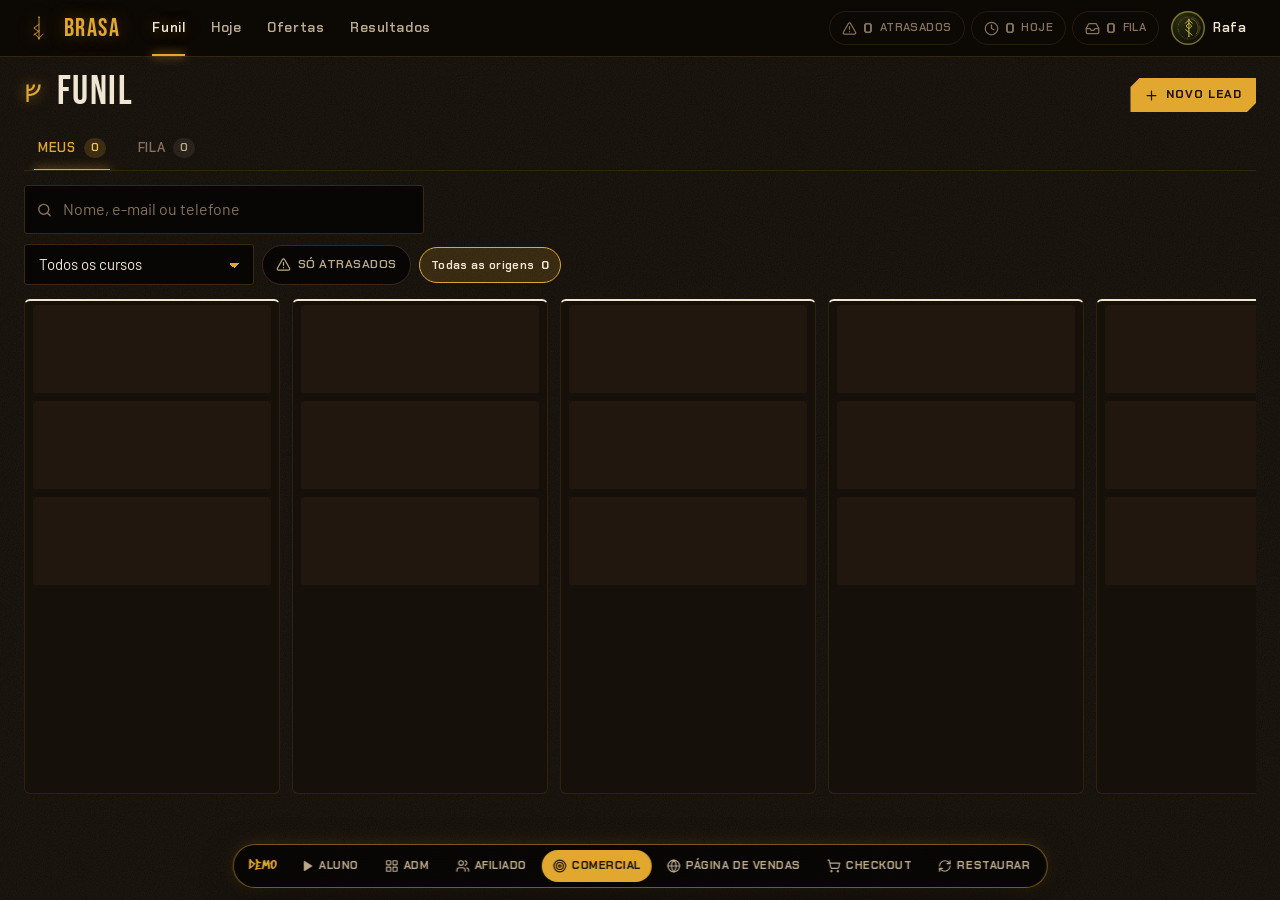
==== comercial.html @ 8cb6538e "BRASA: plataforma de cursos (site estático) App do aluno, ADM, afiliado, área comercial, página de v" ====
<!doctype html>
<html lang="pt-BR">
<head>
<meta charset="utf-8">
<meta name="viewport" content="width=device-width,initial-scale=1,viewport-fit=cover">
<title>Área comercial</title>
<meta name="claude:viewport-fit-sides" content="cover">
<meta name="theme-color" content="#100b07">
<meta name="robots" content="noindex,nofollow">
<link rel="preconnect" href="https://fonts.googleapis.com">
<link rel="preconnect" href="https://fonts.gstatic.com" crossorigin>
<link rel="stylesheet" href="https://fonts.googleapis.com/css2?family=Barlow:wght@400;500;600;700&family=Bebas+Neue&family=Chakra+Petch:wght@500;600;700&family=Noto+Sans+Runic&family=Sedgwick+Ave+Display&display=swap">
<link rel="stylesheet" href="assets/css/brasa.css">
<link rel="stylesheet" href="assets/css/comercial.css">
</head>
<body>
<div id="app" class="com"></div>
<script src="assets/js/config.js"></script>
<script src="assets/js/core.js"></script>
<script src="assets/js/comercial.js"></script>
<script src="assets/js/comercial-lead.js"></script>
</body>
</html>
---- assets/css/brasa.css ----
/* =====================================================================
   BRASA · design system
   Conceito: um salão de streaming escavado em madeira queimada e couro.
   A mostarda é a única fonte de luz, como brasa acesa no escuro.
   Linguagem: HUD cyberpunk (cantoneiras, chanfros), runas nórdicas,
   grafite pontual. Tema escuro único, por escolha do cliente.
   Layout: billboard de ponta a ponta + trilhos horizontais de cards;
   painéis com cantoneiras; texto alinhado à esquerda.
   ===================================================================== */

:root {
  /* ---------- cor ---------- */
  --ink: #080605;          /* preto-carvão (fundo mais fundo) */
  --soot: #100b07;         /* fundo do app */
  --umber: #18110b;        /* superfície */
  --umber-2: #21170e;      /* superfície elevada */
  --umber-3: #2c1f13;      /* hover / input */
  --leather: #3a2817;      /* bordas sólidas */
  --bronze: #6e4c27;       /* metal envelhecido */
  --mustard: #e2a72e;      /* acento principal: a brasa */
  --mustard-hi: #f4c55a;
  --mustard-lo: #a57412;
  --mustard-ink: #1a1206;  /* texto sobre mostarda */
  --rust: #c9592f;         /* erro / perigo */
  --rust-hi: #e57650;
  --moss: #9aa84a;         /* sucesso */
  --sky: #86b7b2;          /* informação (uso raro) */
  --bone: #f0e6d2;         /* texto principal */
  --dust: #bba98c;         /* texto secundário */
  --ash: #84725c;          /* texto terciário */
  --smoke: #4d3f31;        /* desativado */
  --line: rgba(226, 167, 46, .12);
  --line-2: rgba(226, 167, 46, .26);
  --line-3: rgba(226, 167, 46, .52);
  --veil: rgba(8, 6, 5, .74);
  --glow: 0 0 0 1px rgba(226, 167, 46, .45), 0 0 30px -6px rgba(226, 167, 46, .5);
  --glow-soft: 0 0 24px -8px rgba(226, 167, 46, .4);
  --drop: 0 22px 48px -22px rgba(0, 0, 0, .95);
  /* gráficos (validado: banda de luminosidade e contraste no fundo escuro) */
  --viz-1: #b98420;
  --viz-grid: rgba(240, 230, 210, .07);

  /* ---------- tipo ---------- */
  --f-display: 'Bebas Neue', 'Oswald', 'Arial Narrow', Impact, sans-serif;
  --f-tag: 'Sedgwick Ave Display', 'Permanent Marker', 'Marker Felt', 'Bebas Neue', cursive;
  --f-hud: 'Chakra Petch', 'Rajdhani', 'Arial Narrow', system-ui, sans-serif;
  --f-body: 'Barlow', 'Segoe UI', Roboto, system-ui, sans-serif;
  --f-rune: 'Noto Sans Runic', 'Segoe UI Historic', 'Segoe UI Symbol', serif;

  --fs-hero: clamp(2.9rem, 7.4vw, 6.4rem);
  --fs-1: clamp(2.2rem, 4.8vw, 3.7rem);
  --fs-2: clamp(1.7rem, 3vw, 2.4rem);
  --fs-3: 1.45rem;
  --fs-4: 1.15rem;
  --fs-body: 1rem;
  --fs-sm: .875rem;
  --fs-xs: .75rem;

  /* ---------- forma ---------- */
  --r-1: 3px;
  --r-2: 6px;
  --r-3: 10px;
  --cut: 9px;
  --pad-l: max(16px, 4vw, env(safe-area-inset-left, 0px));
  --pad-r: max(16px, 4vw, env(safe-area-inset-right, 0px));
  --nav-h: 64px;
  --bottom-h: 62px;
  --ease: cubic-bezier(.2, .7, .2, 1);
  /* motion: saída forte para entradas e respostas, in-out para o que se move na tela */
  --ease-out: cubic-bezier(.23, 1, .32, 1);
  --ease-in-out: cubic-bezier(.77, 0, .175, 1);
  --ease-drawer: cubic-bezier(.32, .72, 0, 1);
  --ease-pop: cubic-bezier(.34, 1.56, .64, 1);
  --noise: url("data:image/svg+xml;utf8,<svg xmlns='http://www.w3.org/2000/svg' width='180' height='180'><filter id='n'><feTurbulence type='fractalNoise' baseFrequency='.85' numOctaves='2' stitchTiles='stitch'/><feColorMatrix values='0 0 0 0 .95 0 0 0 0 .78 0 0 0 0 .45 0 0 0 .075 0'/></filter><rect width='100%25' height='100%25' filter='url(%23n)'/></svg>");

  color-scheme: dark;
}

/* =====================================================================
   base
   ===================================================================== */
*, *::before, *::after { box-sizing: border-box; }
html { -webkit-text-size-adjust: 100%; scroll-behavior: smooth; background: var(--soot); }
body {
  margin: 0;
  min-height: 100%;
  background: var(--soot) var(--noise);
  color: var(--bone);
  font-family: var(--f-body);
  font-size: var(--fs-body);
  line-height: 1.55;
  -webkit-font-smoothing: antialiased;
  overflow-x: hidden;
}
img, svg, video, canvas, iframe { display: block; max-width: 100%; }
svg.i { flex: none; max-width: none; }
img { height: auto; }
a { color: var(--mustard); text-decoration: none; }
a:hover { color: var(--mustard-hi); }
button { font: inherit; color: inherit; background: none; border: 0; padding: 0; cursor: pointer; }
input, textarea, select { font: inherit; color: inherit; }
::selection { background: var(--mustard); color: var(--mustard-ink); }
:focus-visible { outline: 2px solid var(--mustard-hi); outline-offset: 2px; }
[hidden] { display: none !important; }
hr { border: 0; height: 1px; background: var(--line); margin: 0; }
p { margin: 0; }
h1, h2, h3, h4 { margin: 0; font-weight: 400; text-wrap: balance; }

* { scrollbar-width: thin; scrollbar-color: var(--leather) transparent; }
::-webkit-scrollbar { width: 10px; height: 10px; }
::-webkit-scrollbar-thumb { background: var(--leather); border-radius: 10px; border: 2px solid var(--soot); }
::-webkit-scrollbar-track { background: transparent; }

/* faixa do topo do celular (safe area) */
body::before {
  content: "";
  position: fixed;
  inset: 0 0 auto;
  height: env(safe-area-inset-top, 0px);
  background: var(--ink);
  z-index: 60;
}

/* =====================================================================
   tipografia
   ===================================================================== */
.t-hero, .t-1, .t-2, .t-3, .t-display {
  font-family: var(--f-display);
  font-weight: 400;
  letter-spacing: .015em;
  line-height: .92;
  color: var(--bone);
}
.t-hero { font-size: var(--fs-hero); }
.t-1 { font-size: var(--fs-1); }
.t-2 { font-size: var(--fs-2); line-height: 1; }
.t-3 { font-size: var(--fs-3); line-height: 1.05; letter-spacing: .03em; }
.t-tag {
  font-family: var(--f-tag);
  font-weight: 400;
  color: var(--mustard);
  letter-spacing: 0;
  line-height: 1;
}
.t-hud {
  font-family: var(--f-hud);
  font-weight: 600;
  letter-spacing: .06em;
  text-transform: uppercase;
  font-size: var(--fs-xs);
}
.t-rune { font-family: var(--f-rune); }
.t-lead { font-size: clamp(1.02rem, 1.4vw, 1.18rem); color: var(--dust); line-height: 1.55; max-width: 62ch; }
.t-muted { color: var(--dust); }
.t-faint { color: var(--ash); }
.t-sm { font-size: var(--fs-sm); }
.t-xs { font-size: var(--fs-xs); }
.t-mustard { color: var(--mustard); }
.t-ok { color: var(--moss); }
.t-bad { color: var(--rust-hi); }
.t-num { font-variant-numeric: tabular-nums; }
.t-strike { text-decoration: line-through; text-decoration-color: var(--rust); text-decoration-thickness: 2px; color: var(--ash); }
.t-clamp-2, .t-clamp-3 { display: -webkit-box; -webkit-box-orient: vertical; overflow: hidden; }
.t-clamp-2 { -webkit-line-clamp: 2; }
.t-clamp-3 { -webkit-line-clamp: 3; }
.ellipsis { overflow: hidden; text-overflow: ellipsis; white-space: nowrap; }
.prose { max-width: 66ch; color: var(--dust); }
.prose p + p { margin-top: .9em; }
.prose strong { color: var(--bone); font-weight: 600; }

/* =====================================================================
   layout
   ===================================================================== */
.wrap {
  width: 100%;
  max-width: 1480px;
  margin-inline: auto;
  padding-left: var(--pad-l);
  padding-right: var(--pad-r);
}
.wrap--narrow { max-width: 880px; }
.wrap--mid { max-width: 1180px; }
.stack { display: flex; flex-direction: column; gap: var(--gap, 16px); }
.row { display: flex; flex-wrap: wrap; align-items: center; gap: var(--gap, 12px); }
.row--between { justify-content: space-between; }
.row--top { align-items: flex-start; }
.row--nowrap { flex-wrap: nowrap; }
.grow { flex: 1 1 auto; min-width: 0; }
.grid { display: grid; gap: var(--gap, 16px); grid-template-columns: repeat(auto-fill, minmax(var(--min, 240px), 1fr)); }
.grid-2 { display: grid; gap: var(--gap, 16px); grid-template-columns: repeat(2, minmax(0, 1fr)); }
.grid-3 { display: grid; gap: var(--gap, 16px); grid-template-columns: repeat(3, minmax(0, 1fr)); }
.grid-4 { display: grid; gap: var(--gap, 16px); grid-template-columns: repeat(4, minmax(0, 1fr)); }
@media (max-width: 900px) { .grid-3, .grid-4 { grid-template-columns: repeat(2, minmax(0, 1fr)); } }
@media (max-width: 600px) { .grid-2, .grid-3 { grid-template-columns: minmax(0, 1fr); } }
.min0 { min-width: 0; }
.center { text-align: center; }
.sr-only { position: absolute; width: 1px; height: 1px; padding: 0; margin: -1px; overflow: hidden; clip: rect(0 0 0 0); white-space: nowrap; border: 0; }
@media (max-width: 760px) { .hide-sm { display: none !important; } }
@media (min-width: 761px) { .show-sm { display: none !important; } }

/* =====================================================================
   marca
   ===================================================================== */
.brand { display: inline-flex; align-items: center; gap: 10px; color: var(--mustard); }
.brand:hover { color: var(--mustard-hi); }
.brand__sigil { width: 30px; height: 30px; flex: none; filter: drop-shadow(0 0 8px rgba(226, 167, 46, .5)); }
.brand__name {
  font-family: var(--f-display);
  font-size: 1.9rem;
  line-height: 1;
  letter-spacing: .06em;
  text-shadow: 0 0 18px rgba(226, 167, 46, .35);
  padding-top: 3px;
}

/* =====================================================================
   botões
   ===================================================================== */
.btn {
  --bh: 44px;
  display: inline-flex;
  align-items: center;
  justify-content: center;
  gap: 9px;
  min-height: var(--bh);
  padding: 0 20px;
  font-family: var(--f-hud);
  font-weight: 700;
  font-size: .86rem;
  letter-spacing: .08em;
  text-transform: uppercase;
  line-height: 1;
  white-space: nowrap;
  border-radius: var(--r-1);
  border: 1px solid var(--line-2);
  background: var(--umber-2);
  color: var(--bone);
  transition: background .18s ease, color .18s ease, border-color .18s ease, box-shadow .22s var(--ease-out), transform .16s var(--ease-out);
  user-select: none;
  position: relative;
}
.btn:hover { border-color: var(--line-3); background: var(--umber-3); color: var(--bone); }
.btn:active:not(:disabled) { transform: scale(.97); transition-duration: .08s; }
.btn svg { width: 18px; height: 18px; flex: none; }
.btn--primary {
  background: var(--mustard);
  color: var(--mustard-ink);
  border-color: transparent;
  clip-path: polygon(var(--cut) 0, 100% 0, 100% calc(100% - var(--cut)), calc(100% - var(--cut)) 100%, 0 100%, 0 var(--cut));
  border-radius: 0;
}
.btn--primary:hover { background: var(--mustard-hi); color: var(--mustard-ink); box-shadow: 0 0 34px -6px rgba(244, 197, 90, .8); }
.btn--primary:focus-visible { outline: none; box-shadow: inset 0 0 0 2px var(--mustard-ink), inset 0 0 0 4px var(--mustard-hi); }
.btn--bone { background: var(--bone); color: var(--ink); border-color: transparent; }
.btn--bone:hover { background: #fff8ea; color: var(--ink); }
.btn--ghost { background: transparent; }
.btn--ghost:hover { background: rgba(226, 167, 46, .08); }
.btn--glass { background: rgba(240, 230, 210, .14); border-color: rgba(240, 230, 210, .18); backdrop-filter: blur(6px); }
.btn--glass:hover { background: rgba(240, 230, 210, .22); }
.btn--danger { background: transparent; border-color: rgba(201, 89, 47, .5); color: var(--rust-hi); }
.btn--danger:hover { background: rgba(201, 89, 47, .14); border-color: var(--rust); color: var(--rust-hi); }
.btn--link { background: none; border: 0; padding: 0 4px; min-height: auto; color: var(--mustard); }
.btn--link:hover { background: none; color: var(--mustard-hi); text-decoration: underline; }
.btn--sm { --bh: 34px; padding: 0 13px; font-size: .74rem; gap: 7px; }
.btn--sm svg { width: 15px; height: 15px; }
.btn--lg { --bh: 54px; padding: 0 28px; font-size: .95rem; }
.btn--block { width: 100%; }
.btn--icon { width: var(--bh); padding: 0; }
.btn--round { border-radius: 50%; width: var(--bh); padding: 0; clip-path: none; }
.btn[disabled], .btn.is-disabled { opacity: .45; pointer-events: none; }
.btn.is-loading { color: transparent !important; pointer-events: none; }
.btn.is-loading::after {
  content: "";
  position: absolute;
  width: 18px; height: 18px;
  border-radius: 50%;
  border: 2px solid currentColor;
  border-color: var(--mustard-ink) transparent var(--mustard-ink) transparent;
  animation: spin .7s linear infinite;
}
.btn--ghost.is-loading::after, .btn:not(.btn--primary).is-loading::after { border-color: var(--mustard) transparent var(--mustard) transparent; }

.iconbtn {
  display: inline-grid;
  place-items: center;
  width: 40px; height: 40px;
  border-radius: 50%;
  color: var(--bone);
  transition: background .15s, color .15s;
}
.iconbtn:hover { background: rgba(240, 230, 210, .08); color: var(--mustard); }
.iconbtn svg { width: 22px; height: 22px; }
.iconbtn--ring { border: 1.5px solid rgba(240, 230, 210, .45); }
.iconbtn--ring:hover { border-color: var(--mustard); }

/* =====================================================================
   formulários
   ===================================================================== */
.field { display: flex; flex-direction: column; gap: 6px; min-width: 0; }
.field > label, .label {
  font-family: var(--f-hud);
  font-weight: 600;
  font-size: .76rem;
  letter-spacing: .05em;
  color: var(--dust);
  text-transform: uppercase;
}
.label .req { color: var(--mustard); }
.input, .textarea, .select {
  width: 100%;
  min-height: 46px;
  padding: 11px 14px;
  border-radius: var(--r-1);
  border: 1px solid var(--leather);
  background: var(--ink);
  color: var(--bone);
  font-size: 1rem;
  transition: border-color .15s, box-shadow .15s, background .15s;
}
.input::placeholder, .textarea::placeholder { color: var(--ash); }
.input:hover, .textarea:hover, .select:hover { border-color: var(--bronze); }
.input:focus, .textarea:focus, .select:focus { outline: none; border-color: var(--mustard); box-shadow: 0 0 0 3px rgba(226, 167, 46, .16); background: #0b0806; }
.textarea { min-height: 110px; resize: vertical; line-height: 1.5; }
.select {
  appearance: none;
  padding-right: 38px;
  background-image: linear-gradient(45deg, transparent 50%, var(--mustard) 50%), linear-gradient(135deg, var(--mustard) 50%, transparent 50%);
  background-position: calc(100% - 19px) 52%, calc(100% - 14px) 52%;
  background-size: 5px 5px;
  background-repeat: no-repeat;
}
.input.is-invalid, .textarea.is-invalid { border-color: var(--rust); }
.hint { font-size: var(--fs-xs); color: var(--ash); line-height: 1.45; }
.err { font-size: var(--fs-sm); color: var(--rust-hi); }
.input-group { display: flex; align-items: stretch; }
.input-group > .addon {
  display: grid; place-items: center;
  padding: 0 12px;
  border: 1px solid var(--leather);
  border-right: 0;
  border-radius: var(--r-1) 0 0 var(--r-1);
  background: var(--umber-2);
  color: var(--dust);
  font-family: var(--f-hud);
  font-weight: 600;
  font-size: .85rem;
}
.input-group > .input { border-radius: 0 var(--r-1) var(--r-1) 0; }
.input-group > .addon--end { border-left: 0; border-right: 1px solid var(--leather); border-radius: 0 var(--r-1) var(--r-1) 0; order: 2; }
.input-group > .addon--end + .input, .input-group > .input:has(+ .addon--end) { border-radius: var(--r-1) 0 0 var(--r-1); }

.check { display: inline-flex; align-items: flex-start; gap: 10px; cursor: pointer; font-size: .95rem; color: var(--bone); line-height: 1.4; }
.check input { appearance: none; flex: none; width: 20px; height: 20px; margin-top: 1px; border-radius: var(--r-1); border: 1.5px solid var(--bronze); background: var(--ink); display: grid; place-items: center; cursor: pointer; }
.check input:checked { background: var(--mustard); border-color: var(--mustard); }
.check input:checked::after { content: ""; width: 10px; height: 6px; border: 2.5px solid var(--mustard-ink); border-top: 0; border-right: 0; transform: rotate(-45deg) translate(1px, -1px); }

.switch { display: inline-flex; align-items: center; gap: 12px; cursor: pointer; font-size: .95rem; }
.switch input { appearance: none; flex: none; width: 46px; height: 26px; border-radius: 26px; background: var(--umber-3); border: 1px solid var(--leather); position: relative; cursor: pointer; transition: background .2s, border-color .2s; }
.switch input::after { content: ""; position: absolute; top: 3px; left: 3px; width: 18px; height: 18px; border-radius: 50%; background: var(--dust); transition: transform .2s var(--ease), background .2s; }
.switch input:checked { background: rgba(226, 167, 46, .25); border-color: var(--mustard); }
.switch input:checked::after { transform: translateX(20px); background: var(--mustard); box-shadow: 0 0 10px rgba(226, 167, 46, .8); }

.seg { display: inline-flex; padding: 3px; gap: 3px; border-radius: var(--r-2); background: var(--ink); border: 1px solid var(--leather); max-width: 100%; overflow-x: auto; }
.seg button { padding: 8px 14px; border-radius: var(--r-1); font-family: var(--f-hud); font-weight: 600; font-size: .8rem; letter-spacing: .04em; color: var(--dust); white-space: nowrap; }
.seg button:hover { color: var(--bone); }
.seg button.is-active { background: var(--umber-3); color: var(--mustard); box-shadow: inset 0 0 0 1px var(--line-2); }

/* =====================================================================
   superfícies
   ===================================================================== */
.panel {
  background: linear-gradient(180deg, rgba(240, 230, 210, .022), transparent 40%), var(--umber);
  border: 1px solid var(--line);
  border-radius: var(--r-2);
  padding: clamp(16px, 2.4vw, 24px);
  min-width: 0;
}
.panel--flush { padding: 0; overflow: hidden; }
.panel__head { display: flex; align-items: center; justify-content: space-between; gap: 12px; flex-wrap: wrap; margin-bottom: 16px; }
.panel__title { font-family: var(--f-display); font-size: 1.55rem; letter-spacing: .03em; line-height: 1; }

/* cantoneiras de HUD */
.hud { position: relative; }
.hud::before, .hud::after {
  content: "";
  position: absolute;
  width: 14px; height: 14px;
  border: 2px solid var(--mustard);
  pointer-events: none;
  opacity: .85;
}
.hud::before { top: -1px; left: -1px; border-right: 0; border-bottom: 0; }
.hud::after { bottom: -1px; right: -1px; border-left: 0; border-top: 0; }

/* divisor rúnico */
.runeline { display: flex; align-items: center; gap: 14px; color: var(--bronze); font-family: var(--f-rune); font-size: .9rem; letter-spacing: .5em; }
.runeline::before, .runeline::after { content: ""; flex: 1; height: 1px; background: linear-gradient(90deg, transparent, var(--line-2), transparent); }

/* =====================================================================
   chips e selos
   ===================================================================== */
.chip {
  display: inline-flex;
  align-items: center;
  gap: 6px;
  height: 24px;
  padding: 0 9px;
  border-radius: 999px;
  font-family: var(--f-hud);
  font-weight: 600;
  font-size: .7rem;
  letter-spacing: .05em;
  text-transform: uppercase;
  white-space: nowrap;
  background: rgba(240, 230, 210, .07);
  color: var(--dust);
  border: 1px solid rgba(240, 230, 210, .1);
}
.chip svg { width: 13px; height: 13px; }
.chip--mustard { background: rgba(226, 167, 46, .14); color: var(--mustard-hi); border-color: rgba(226, 167, 46, .32); }
.chip--solid { background: var(--mustard); color: var(--mustard-ink); border-color: transparent; }
.chip--ok { background: rgba(154, 168, 74, .14); color: #c3cf7b; border-color: rgba(154, 168, 74, .34); }
.chip--warn { background: rgba(226, 167, 46, .12); color: var(--mustard); border-color: rgba(226, 167, 46, .3); }
.chip--bad { background: rgba(201, 89, 47, .14); color: var(--rust-hi); border-color: rgba(201, 89, 47, .36); }
.chip--info { background: rgba(134, 183, 178, .12); color: var(--sky); border-color: rgba(134, 183, 178, .3); }
.dot { width: 8px; height: 8px; border-radius: 50%; background: currentColor; flex: none; }

/* adesivo de grafite (ex.: NOVO) */
.sticker {
  display: inline-block;
  font-family: var(--f-tag);
  font-size: 1.05rem;
  line-height: 1;
  padding: 5px 9px 4px;
  color: var(--mustard-ink);
  background: var(--mustard);
  transform: rotate(-5deg);
  box-shadow: 2px 3px 0 rgba(0, 0, 0, .55);
  border-radius: 2px;
}

/* =====================================================================
   progresso
   ===================================================================== */
.bar { position: relative; height: 4px; border-radius: 4px; background: rgba(240, 230, 210, .13); overflow: hidden; }
.bar__fill {
  position: absolute; inset: 0 auto 0 0;
  width: var(--p, 0%);
  background: linear-gradient(90deg, var(--mustard-lo), var(--mustard) 70%, var(--mustard-hi));
  border-radius: inherit;
  box-shadow: 0 0 10px rgba(244, 197, 90, .55);
  transition: width .5s var(--ease);
}
.bar--thick { height: 8px; }
.bar--red .bar__fill { background: linear-gradient(90deg, #8f2c12, var(--rust)); box-shadow: none; }

.ring {
  --p: 0;
  --size: 64px;
  width: var(--size); height: var(--size);
  border-radius: 50%;
  background: conic-gradient(var(--mustard) calc(var(--p) * 1%), rgba(240, 230, 210, .1) 0);
  display: grid; place-items: center;
  position: relative;
}
.ring::before { content: ""; position: absolute; inset: 5px; border-radius: 50%; background: var(--umber); }
.ring > * { position: relative; }

/* =====================================================================
   arte gerada (pôsteres, sigilos, avatares, episódios)
   ===================================================================== */
.sigil { fill: none; stroke: currentColor; stroke-width: 2.8; stroke-linecap: square; stroke-linejoin: miter; overflow: visible; }
.sigil .sg-ring { stroke-width: 1; opacity: .45; }
.sigil .sg-arc { stroke-width: 2; opacity: .75; }
.sigil .sg-tick { stroke-width: 1.3; opacity: .55; }
.sigil .sg-dot { fill: currentColor; stroke: none; }

.art {
  --a: var(--mustard);
  --b1: #3b2410;
  --b2: #0b0805;
  position: relative;
  overflow: hidden;
  container-type: inline-size;
  background:
    radial-gradient(120% 85% at 78% 22%, color-mix(in srgb, var(--a) 30%, transparent), transparent 58%),
    radial-gradient(90% 70% at 10% 100%, color-mix(in srgb, var(--b1) 90%, #000), transparent 72%),
    linear-gradient(160deg, var(--b1) 0%, var(--b2) 78%);
  color: var(--a);
  isolation: isolate;
}
.art::before {
  content: "";
  position: absolute; inset: 0;
  background: var(--noise), repeating-linear-gradient(115deg, rgba(0, 0, 0, 0) 0 9px, rgba(0, 0, 0, .18) 9px 10px);
  mix-blend-mode: overlay;
  opacity: .9;
  z-index: 0;
}
.art::after {
  content: "";
  position: absolute; inset: 0;
  background: linear-gradient(180deg, transparent 38%, rgba(8, 6, 5, .86) 100%);
  z-index: 1;
}
.art__sigil {
  position: absolute;
  z-index: 0;
  width: 74%;
  right: -9%;
  top: 4%;
  filter: drop-shadow(0 0 14px color-mix(in srgb, var(--a) 70%, transparent));
  opacity: .92;
}
.art--tall .art__sigil { width: 92%; right: 4%; top: 7%; }
.art__mark {
  position: absolute; z-index: 2; top: 7%; left: 6%;
  display: flex; align-items: center; gap: 5px;
  font-family: var(--f-hud); font-weight: 700; font-size: max(8px, 3.6cqw); letter-spacing: .14em;
  color: var(--a);
  text-transform: uppercase;
}
.art__title {
  position: absolute; z-index: 2;
  left: 6%; right: 8%; bottom: 7%;
  font-family: var(--f-display);
  font-size: clamp(14px, 11.5cqw, 64px);
  line-height: .86;
  letter-spacing: .01em;
  color: var(--bone);
  text-shadow: 0 2px 18px rgba(0, 0, 0, .8);
  text-wrap: balance;
}
.art--tall .art__title { font-size: clamp(16px, 15.5cqw, 72px); bottom: 8%; }
.art__title em { font-style: normal; color: var(--a); }
.art__img { position: absolute; inset: 0; width: 100%; height: 100%; object-fit: cover; z-index: 0; }
.art--img::before { opacity: .35; }
.art--img .art__sigil { display: none; }

.ep-art { position: relative; overflow: hidden; container-type: inline-size; background: linear-gradient(135deg, var(--b1, #2b1b0e), var(--b2, #0b0805)); color: var(--a, var(--mustard)); }
.ep-art::before { content: ""; position: absolute; inset: 0; background: var(--noise); opacity: .9; mix-blend-mode: overlay; }
.ep-art__num {
  position: absolute; left: 7%; bottom: 4%;
  font-family: var(--f-display); font-size: 42cqw; line-height: .8;
  color: transparent; -webkit-text-stroke: 1.5px color-mix(in srgb, var(--a) 80%, transparent);
  opacity: .9;
}
.ep-art .sigil { position: absolute; right: 6%; top: 10%; width: 40%; opacity: .55; }
.ep-art img { position: absolute; inset: 0; width: 100%; height: 100%; object-fit: cover; }

.avatar {
  --size: 36px;
  width: var(--size); height: var(--size);
  border-radius: 50%;
  flex: none;
  display: grid; place-items: center;
  overflow: hidden;
  background: radial-gradient(circle at 30% 25%, var(--b1, #4a2f14), var(--b2, #120c07));
  color: var(--a, var(--mustard));
  box-shadow: inset 0 0 0 1.5px color-mix(in srgb, var(--a, #e2a72e) 55%, transparent);
}
.avatar .sigil { width: 70%; stroke-width: 4; }
.avatar img { width: 100%; height: 100%; object-fit: cover; }

/* =====================================================================
   trilhos (fileiras estilo streaming) e tiles
   ===================================================================== */
.rail { position: relative; padding-block: 10px; }
.rail__head { display: flex; align-items: baseline; gap: 14px; margin-bottom: 10px; padding-left: var(--pad-l); padding-right: var(--pad-r); }
.rail__title { font-family: var(--f-display); font-size: clamp(1.35rem, 2.1vw, 1.8rem); letter-spacing: .03em; line-height: 1; }
.rail__track {
  display: grid;
  grid-auto-flow: column;
  grid-auto-columns: var(--tile-w, clamp(150px, 21vw, 300px));
  gap: var(--tile-gap, 8px);
  overflow-x: auto;
  overflow-y: visible;
  scroll-snap-type: x mandatory;
  scroll-padding-left: var(--pad-l);
  padding: 14px var(--pad-r) 22px var(--pad-l);
  scrollbar-width: none;
  overscroll-behavior-x: contain;
}
.rail__track::-webkit-scrollbar { display: none; }
.rail__track > * { scroll-snap-align: start; }
.rail__nav {
  position: absolute; z-index: 5;
  top: 46px; bottom: 22px;
  width: calc(var(--pad-l) - 4px);
  min-width: 34px;
  display: grid; place-items: center;
  background: linear-gradient(90deg, rgba(8, 6, 5, .85), rgba(8, 6, 5, 0));
  color: var(--bone);
  opacity: 0;
  transition: opacity .2s;
}
.rail__nav svg { width: 30px; height: 30px; }
.rail__nav--next { right: 0; background: linear-gradient(270deg, rgba(8, 6, 5, .85), rgba(8, 6, 5, 0)); }
.rail__nav--prev { left: 0; }
.rail:hover .rail__nav { opacity: 1; }
.rail__nav:hover { color: var(--mustard); }
@media (hover: none) { .rail__nav { display: none; } }

.tile {
  position: relative;
  display: block;
  aspect-ratio: 16 / 9;
  border-radius: var(--r-1);
  overflow: hidden;
  background: var(--umber-2);
  color: var(--bone);
  transition: transform .32s var(--ease-out), box-shadow .32s var(--ease-out);
  box-shadow: var(--drop);
  outline-offset: 3px;
}
.tile--tall { aspect-ratio: 2 / 3; }
.tile > .art, .tile > .ep-art { position: absolute; inset: 0; }
@media (hover: hover) and (pointer: fine) {
  .tile:hover { transform: scale(1.06); z-index: 3; box-shadow: var(--glow), var(--drop); }
}
.tile:active { transform: scale(.97); transition-duration: .1s; }
.tile__lock {
  position: absolute; z-index: 4; top: 8px; right: 8px;
  display: inline-flex; align-items: center; gap: 5px;
  padding: 4px 8px;
  border-radius: 2px;
  background: rgba(8, 6, 5, .78);
  color: var(--mustard);
  font-family: var(--f-hud); font-weight: 700; font-size: .7rem; letter-spacing: .05em;
  border: 1px solid var(--line-2);
}
.tile__lock svg { width: 13px; height: 13px; }
.tile.is-locked .art, .tile.is-locked .ep-art { filter: saturate(.55) brightness(.62); }
.tile__progress { position: absolute; z-index: 4; left: 8px; right: 8px; bottom: 7px; }
.tile:has(.tile__progress) .art__title { bottom: 17px; }
.tile:has(.tile__lock) .art__mark, .tile:has(.tile__sticker) .art__mark { display: none; }
.tile__sticker { position: absolute; z-index: 4; top: 8px; left: 6px; }
.tile__meta { position: absolute; z-index: 4; left: 8px; right: 8px; bottom: 16px; font-family: var(--f-hud); font-size: .7rem; font-weight: 600; letter-spacing: .05em; color: var(--dust); }

/* número gigante (top 10) */
.rank-tile { display: grid; grid-template-columns: 46% 1fr; align-items: end; aspect-ratio: 4 / 3; }
.rank-tile__num {
  font-family: var(--f-display);
  font-size: clamp(7rem, 15vw, 12rem);
  line-height: .75;
  color: var(--ink);
  -webkit-text-stroke: 3px var(--bronze);
  margin-right: -18%;
  letter-spacing: -.05em;
  user-select: none;
}

/* =====================================================================
   topo fixo e navegação inferior
   ===================================================================== */
.topbar {
  position: fixed; z-index: 50;
  top: 0; left: 0; right: 0;
  padding-top: env(safe-area-inset-top, 0px);
  transition: background .3s, box-shadow .3s;
  background: linear-gradient(180deg, rgba(8, 6, 5, .85), rgba(8, 6, 5, 0));
}
.topbar.is-solid { background: rgba(12, 8, 5, .94); box-shadow: 0 1px 0 var(--line); backdrop-filter: blur(10px); }
.topbar__inner { height: var(--nav-h); display: flex; align-items: center; gap: 22px; padding-left: var(--pad-l); padding-right: var(--pad-r); }
.topbar__links { display: flex; gap: 20px; }
.topbar__links a { color: var(--dust); font-family: var(--f-hud); font-weight: 600; font-size: .85rem; letter-spacing: .04em; }
.topbar__links a:hover, .topbar__links a.is-active { color: var(--bone); }
.topbar__links a.is-active { text-shadow: 0 0 14px rgba(226, 167, 46, .5); }

.bottomnav {
  position: fixed; z-index: 50;
  left: 0; right: 0; bottom: 0;
  display: none;
  padding: 6px max(8px, env(safe-area-inset-right, 0px)) calc(6px + env(safe-area-inset-bottom, 0px)) max(8px, env(safe-area-inset-left, 0px));
  background: rgba(10, 7, 4, .96);
  border-top: 1px solid var(--line);
  backdrop-filter: blur(12px);
}
.bottomnav__inner { display: flex; justify-content: space-around; }
.bottomnav a, .bottomnav button {
  flex: 1;
  display: flex; flex-direction: column; align-items: center; gap: 3px;
  padding: 5px 2px;
  color: var(--ash);
  font-family: var(--f-hud); font-weight: 600; font-size: .66rem; letter-spacing: .04em;
  position: relative;
}
.bottomnav svg { width: 23px; height: 23px; }
.bottomnav .is-active { color: var(--mustard); }
.bottomnav .is-active::before { content: ""; position: absolute; top: -7px; left: 30%; right: 30%; height: 2px; background: var(--mustard); box-shadow: 0 0 10px var(--mustard); }
.bottomnav .badge-dot { position: absolute; top: 3px; right: calc(50% - 16px); width: 8px; height: 8px; border-radius: 50%; background: var(--rust); }
@media (max-width: 760px) {
  .bottomnav { display: block; }
  .has-bottomnav { padding-bottom: calc(var(--bottom-h) + env(safe-area-inset-bottom, 0px)); }
}

/* =====================================================================
   modal / folha inferior
   ===================================================================== */
.modal-root { position: fixed; inset: 0; z-index: 320; display: grid; place-items: center; padding: max(16px, env(safe-area-inset-top, 0px)) max(16px, env(safe-area-inset-right, 0px)) max(16px, env(safe-area-inset-bottom, 0px)) max(16px, env(safe-area-inset-left, 0px)); }
.modal-backdrop { position: absolute; inset: 0; background: rgba(5, 3, 2, .78); backdrop-filter: blur(4px); animation: fadeIn .2s ease; }
.modal {
  position: relative;
  width: min(100%, var(--mw, 560px));
  max-height: calc(100dvh - 32px);
  display: flex; flex-direction: column;
  background: linear-gradient(180deg, rgba(240, 230, 210, .03), transparent 30%), var(--umber);
  border: 1px solid var(--line-2);
  border-radius: var(--r-2);
  box-shadow: 0 40px 90px -30px #000, var(--glow-soft);
  animation: popIn .26s var(--ease);
  overflow: hidden;
}
.modal--wide { --mw: 860px; }
.modal--xl { --mw: 1080px; }
.modal__head { display: flex; align-items: center; justify-content: space-between; gap: 12px; padding: 18px 20px 14px; border-bottom: 1px solid var(--line); }
.modal__title { font-family: var(--f-display); font-size: 1.7rem; line-height: 1; letter-spacing: .03em; }
.modal__body { padding: 20px; overflow-y: auto; overscroll-behavior: contain; min-height: 0; }
.modal__foot { display: flex; justify-content: flex-end; flex-wrap: wrap; gap: 10px; padding: 14px 20px; border-top: 1px solid var(--line); background: rgba(8, 6, 5, .35); }
@media (max-width: 640px) {
  .modal-root { place-items: end stretch; padding: 0; padding-top: max(24px, env(safe-area-inset-top, 0px)); }
  .modal { width: 100%; max-height: calc(100dvh - 24px); border-radius: 14px 14px 0 0; animation: sheetIn .3s var(--ease); }
  .modal__foot { padding-bottom: calc(14px + env(safe-area-inset-bottom, 0px)); }
  .modal__foot .btn { flex: 1; }
}

/* =====================================================================
   toasts
   ===================================================================== */
.toasts { position: fixed; z-index: 400; top: calc(14px + env(safe-area-inset-top, 0px)); left: 50%; transform: translateX(-50%); display: flex; flex-direction: column; gap: 8px; width: min(92vw, 420px); pointer-events: none; }
.toast {
  pointer-events: auto;
  display: flex; align-items: flex-start; gap: 10px;
  padding: 12px 14px;
  background: rgba(24, 17, 11, .97);
  border: 1px solid var(--line-2);
  border-left: 3px solid var(--mustard);
  border-radius: var(--r-1);
  box-shadow: 0 18px 40px -16px #000;
  font-size: .94rem;
  animation: toastIn .3s var(--ease);
}
.toast svg { width: 18px; height: 18px; flex: none; margin-top: 2px; color: var(--mustard); }
.toast--ok { border-left-color: var(--moss); }
.toast--ok svg { color: var(--moss); }
.toast--bad { border-left-color: var(--rust); }
.toast--bad svg { color: var(--rust-hi); }
.toast.is-out { animation: toastOut .25s ease forwards; }

/* =====================================================================
   tabelas, abas, listas
   ===================================================================== */
.table-wrap { overflow-x: auto; border: 1px solid var(--line); border-radius: var(--r-2); background: var(--umber); }
.table { width: 100%; border-collapse: collapse; font-size: .92rem; font-variant-numeric: tabular-nums; }
.table th { position: sticky; top: 0; text-align: left; font-family: var(--f-hud); font-weight: 600; font-size: .72rem; letter-spacing: .06em; text-transform: uppercase; color: var(--ash); background: var(--umber-2); padding: 11px 14px; border-bottom: 1px solid var(--line); white-space: nowrap; }
.table td { padding: 12px 14px; border-bottom: 1px solid var(--line); vertical-align: middle; }
.table tr:last-child td { border-bottom: 0; }
.table tbody tr { transition: background .12s; }
.table tbody tr:hover { background: rgba(226, 167, 46, .045); }
.table .num { text-align: right; white-space: nowrap; }
.table tr.is-click { cursor: pointer; }

.tabs { display: flex; gap: 4px; border-bottom: 1px solid var(--line); overflow-x: auto; scrollbar-width: none; }
.tabs::-webkit-scrollbar { display: none; }
.tab { position: relative; padding: 12px 14px; font-family: var(--f-hud); font-weight: 600; font-size: .82rem; letter-spacing: .05em; text-transform: uppercase; color: var(--ash); white-space: nowrap; }
.tab:hover { color: var(--bone); }
.tab.is-active { color: var(--mustard); }
.tab.is-active::after { content: ""; position: absolute; left: 10px; right: 10px; bottom: -1px; height: 2px; background: var(--mustard); box-shadow: 0 0 10px var(--mustard); }

.list { display: flex; flex-direction: column; }
.list > * + * { border-top: 1px solid var(--line); }
.list__item { display: flex; align-items: center; gap: 12px; padding: 12px 0; min-width: 0; }

/* números de destaque (KPIs) */
.kpi { display: flex; flex-direction: column; gap: 4px; min-width: 0; }
.kpi__label { font-family: var(--f-hud); font-weight: 600; font-size: .72rem; letter-spacing: .06em; text-transform: uppercase; color: var(--ash); }
.kpi__value { font-family: var(--f-display); font-size: clamp(1.9rem, 3.4vw, 2.6rem); line-height: 1; letter-spacing: .02em; font-variant-numeric: tabular-nums; }
.kpi__delta { font-family: var(--f-hud); font-size: .75rem; font-weight: 600; }

/* =====================================================================
   estados vazios, esqueleto, carregamento
   ===================================================================== */
.empty { display: flex; flex-direction: column; align-items: center; text-align: center; gap: 12px; padding: 48px 20px; color: var(--dust); }
.empty .sigil { width: 64px; color: var(--bronze); }
.empty__title { font-family: var(--f-display); font-size: 1.7rem; color: var(--bone); letter-spacing: .03em; }
.skel { position: relative; overflow: hidden; background: var(--umber-2); border-radius: var(--r-1); }
.skel::after { content: ""; position: absolute; inset: 0; transform: translateX(-100%); background: linear-gradient(90deg, transparent, rgba(240, 230, 210, .06), transparent); animation: shimmer 1.3s infinite; }
.spinner { width: 34px; height: 34px; border-radius: 50%; border: 3px solid var(--line-2); border-top-color: var(--mustard); animation: spin .8s linear infinite; }
.loading-screen { min-height: 60vh; display: grid; place-items: center; }

/* =====================================================================
   abertura (splash) e celebração
   ===================================================================== */
.splash { position: fixed; inset: 0; z-index: 500; display: grid; place-items: center; background: var(--ink); animation: splashOut .5s ease 1.55s forwards; }
.splash__inner { display: flex; flex-direction: column; align-items: center; gap: 14px; color: var(--mustard); }
.splash .sigil { width: 96px; filter: drop-shadow(0 0 22px rgba(226, 167, 46, .7)); }
.splash .sigil * { stroke-dasharray: 240; stroke-dashoffset: 240; animation: draw 1.1s var(--ease) forwards; }
.splash .sigil .sg-dot { animation: fadeIn .3s ease .8s backwards; stroke-dasharray: none; }
.splash__name { font-family: var(--f-display); font-size: 3.4rem; letter-spacing: .14em; line-height: 1; text-shadow: 0 0 30px rgba(226, 167, 46, .6); animation: glitchIn .7s steps(2, end) .55s backwards; }

.celebrate { position: fixed; inset: 0; z-index: 450; display: grid; place-items: center; background: radial-gradient(circle at 50% 45%, rgba(74, 46, 14, .97), rgba(6, 4, 3, .97) 62%); backdrop-filter: blur(6px); animation: fadeIn .25s ease; padding: 24px; cursor: pointer; }
.celebrate__card { display: flex; flex-direction: column; align-items: center; text-align: center; gap: 10px; max-width: 420px; }
.celebrate__rune { font-family: var(--f-rune); font-size: 6rem; line-height: 1; color: var(--mustard); text-shadow: 0 0 40px rgba(226, 167, 46, .9); animation: runeIn .7s var(--ease); }
.celebrate__title { font-family: var(--f-display); font-size: clamp(3rem, 12vw, 5rem); line-height: .9; color: var(--bone); letter-spacing: .04em; }
.celebrate__sub { font-family: var(--f-tag); font-size: 1.6rem; color: var(--mustard); }

/* =====================================================================
   barra de demonstração
   ===================================================================== */
.demobar {
  position: fixed; z-index: 300;
  left: 50%; transform: translateX(-50%);
  bottom: calc(12px + env(safe-area-inset-bottom, 0px));
  display: flex; align-items: center; gap: 4px;
  padding: 5px;
  border-radius: 999px;
  background: rgba(8, 6, 5, .92);
  border: 1px solid var(--line-3);
  box-shadow: 0 12px 40px -10px #000, var(--glow-soft);
  backdrop-filter: blur(10px);
  max-width: calc(100vw - 24px);
}
.demobar__label { font-family: var(--f-tag); color: var(--mustard); font-size: .95rem; padding: 0 8px 0 10px; white-space: nowrap; }
.demobar a, .demobar button { display: inline-flex; align-items: center; gap: 5px; height: 32px; padding: 0 11px; border-radius: 999px; font-family: var(--f-hud); font-weight: 700; font-size: .7rem; letter-spacing: .05em; text-transform: uppercase; color: var(--dust); white-space: nowrap; }
.demobar a:hover, .demobar button:hover { color: var(--bone); background: rgba(240, 230, 210, .07); }
.demobar .is-active { background: var(--mustard); color: var(--mustard-ink); }
.demobar .is-active:hover { background: var(--mustard-hi); color: var(--mustard-ink); }
.demobar svg { width: 14px; height: 14px; }
@media (max-width: 760px) {
  .demobar { bottom: calc(var(--bottom-h) + 10px + env(safe-area-inset-bottom, 0px)); gap: 2px; padding: 4px; }
  .demobar__label { display: none; }
  .demobar a, .demobar button { padding: 0 9px; font-size: .64rem; gap: 4px; }
  .demobar svg { width: 13px; height: 13px; }
}
@media (max-width: 560px) {
  .demobar { overflow-x: auto; scrollbar-width: none; }
  .demobar::-webkit-scrollbar { display: none; }
  .demobar a:not(.is-active) .show-sm { display: none; }
  .demobar a:not(.is-active) { padding: 0 10px; }
}
.is-demo #app { padding-bottom: 72px; }
@media (max-width: 760px) { .is-demo #app.has-bottomnav { padding-bottom: calc(var(--bottom-h) + 66px + env(safe-area-inset-bottom, 0px)); } }
.no-bottomnav .demobar { bottom: calc(12px + env(safe-area-inset-bottom, 0px)); }

/* log do pixel (modo demo) */
.pixlog { position: fixed; z-index: 290; right: max(12px, env(safe-area-inset-right, 0px)); top: calc(72px + env(safe-area-inset-top, 0px)); display: flex; flex-direction: column; align-items: flex-end; gap: 5px; pointer-events: none; max-width: 62vw; }
.pixlog__item { font-family: var(--f-hud); font-size: .64rem; font-weight: 600; letter-spacing: .04em; padding: 4px 8px; border-radius: 3px; background: rgba(8, 6, 5, .82); border: 1px solid var(--line-2); color: var(--dust); opacity: .92; animation: toastIn .3s var(--ease), toastOut .4s ease 2.2s forwards; }
.pixlog__item b { color: var(--mustard); font-weight: 700; }

/* =====================================================================
   brasas (partículas) e vídeo
   ===================================================================== */
.embers { position: absolute; inset: 0; width: 100%; height: 100%; pointer-events: none; z-index: 1; }

.player { position: relative; width: 100%; aspect-ratio: 16 / 9; background: #000; border-radius: var(--r-2); overflow: hidden; }
.player iframe, .player video { position: absolute; inset: 0; width: 100%; height: 100%; border: 0; }
.simplayer { position: absolute; inset: 0; display: grid; place-items: center; cursor: pointer; }
.simplayer > .ep-art { position: absolute; inset: 0; }
.simplayer__veil { position: absolute; inset: 0; background: radial-gradient(circle, rgba(8, 6, 5, .2), rgba(8, 6, 5, .75)); }
.simplayer__play { position: relative; z-index: 2; width: 74px; height: 74px; border-radius: 50%; display: grid; place-items: center; background: rgba(226, 167, 46, .92); color: var(--mustard-ink); box-shadow: 0 0 40px rgba(226, 167, 46, .6); transition: transform .2s; }
.simplayer__play svg { width: 32px; height: 32px; margin-left: 4px; }
.simplayer:hover .simplayer__play { transform: scale(1.08); }
.simplayer__hud { position: absolute; z-index: 2; left: 0; right: 0; bottom: 0; padding: 12px 14px 12px; display: flex; flex-direction: column; gap: 8px; background: linear-gradient(0deg, rgba(0, 0, 0, .85), transparent); }
.simplayer__row { display: flex; align-items: center; gap: 10px; font-family: var(--f-hud); font-size: .75rem; font-weight: 600; color: var(--bone); }
.simplayer__row button { display: inline-grid; place-items: center; width: 32px; height: 32px; border-radius: 50%; color: var(--bone); }
.simplayer__row button:hover { color: var(--mustard); background: rgba(240, 230, 210, .08); }
.simplayer__row svg { width: 18px; height: 18px; }
.simplayer__note { position: absolute; z-index: 2; top: 10px; left: 12px; }

/* =====================================================================
   checkout
   ===================================================================== */
.co { display: flex; flex-direction: column; gap: 16px; }
.co-head { display: grid; grid-template-columns: 112px minmax(0, 1fr); gap: 14px; align-items: start; }
.co-thumb { width: 112px; box-shadow: none; }
.co-thumb:hover { transform: none; box-shadow: none; }
.co-title { font-family: var(--f-display); font-size: 1.6rem; line-height: 1; margin: 2px 0 6px; letter-spacing: .02em; }
.co-price { display: flex; flex-wrap: wrap; align-items: baseline; gap: 4px 10px; }
.co-price__big { font-family: var(--f-display); font-size: 2.1rem; line-height: 1; color: var(--mustard); letter-spacing: .02em; }
.co-as { display: flex; align-items: center; gap: 10px; padding: 10px 12px; border: 1px solid var(--line); border-radius: var(--r-2); background: var(--ink); }
.co-methods { display: grid; grid-template-columns: repeat(auto-fit, minmax(150px, 1fr)); gap: 8px; }
.co-method { display: flex; align-items: center; gap: 12px; padding: 12px 14px; border-radius: var(--r-2); border: 1px solid var(--leather); background: var(--ink); text-align: left; transition: border-color .15s, background .15s, box-shadow .15s; }
.co-method svg { width: 24px; height: 24px; color: var(--dust); flex: none; }
.co-method strong { display: block; font-family: var(--f-hud); font-size: .9rem; letter-spacing: .04em; }
.co-method small { display: block; color: var(--ash); font-size: .78rem; }
.co-method:hover { border-color: var(--bronze); }
.co-method.is-active { border-color: var(--mustard); background: rgba(226, 167, 46, .08); box-shadow: var(--glow-soft); }
.co-method.is-active svg { color: var(--mustard); }
.co-coupon summary { cursor: pointer; color: var(--mustard); width: fit-content; }
.co-total { display: flex; align-items: baseline; justify-content: space-between; padding-top: 12px; border-top: 1px dashed var(--line-2); }
.co-total span { font-family: var(--f-hud); font-weight: 600; font-size: .8rem; letter-spacing: .06em; text-transform: uppercase; color: var(--dust); }
.co-total strong { font-family: var(--f-display); font-size: 1.9rem; letter-spacing: .02em; font-weight: 400; }
.co-trust { display: flex; flex-wrap: wrap; gap: 8px 18px; justify-content: center; color: var(--ash); font-size: .82rem; }
.co-trust span { display: inline-flex; align-items: center; gap: 6px; }
.co-trust svg { width: 15px; height: 15px; color: var(--moss); }
.co-err { display: flex; gap: 10px; align-items: flex-start; padding: 11px 13px; border-radius: var(--r-2); border: 1px solid rgba(201, 89, 47, .45); background: rgba(201, 89, 47, .1); color: var(--bone); font-size: .92rem; }
.co-err svg { width: 18px; height: 18px; color: var(--rust-hi); flex: none; margin-top: 2px; }
.co-pix { display: grid; grid-template-columns: 200px minmax(0, 1fr); gap: 18px; align-items: center; }
.co-pix__qr { background: #fff; border-radius: var(--r-2); padding: 8px; box-shadow: var(--glow-soft); }
.co-pix__qr img { width: 100%; height: auto; image-rendering: pixelated; }
.co-steps { margin: 0; padding-left: 18px; color: var(--dust); display: grid; gap: 4px; }
.co-wait { display: flex; align-items: center; gap: 10px; padding: 12px 14px; border-radius: var(--r-2); background: var(--ink); border: 1px solid var(--line); font-size: .92rem; color: var(--dust); margin-top: 6px; }
.co-pulse { width: 10px; height: 10px; border-radius: 50%; background: var(--mustard); animation: pulseGlow 1.4s infinite; flex: none; }
/* condição especial / oferta pós-compra */
.co-ribbon { display: flex; align-items: center; gap: 12px; padding: 11px 14px; border-radius: var(--r-2); border: 1px solid var(--line-3); background: linear-gradient(90deg, rgba(226, 167, 46, .17), rgba(226, 167, 46, .04)); }
.co-ribbon > svg { width: 22px; height: 22px; color: var(--mustard); flex: none; }
.co-ribbon strong { display: block; font-family: var(--f-hud); font-size: .84rem; letter-spacing: .05em; text-transform: uppercase; color: var(--mustard-hi); }
.co-ribbon span { display: block; font-size: .9rem; color: var(--dust); }
.co-ribbon b { color: var(--bone); font-weight: 600; }
.co-ribbon em { margin-left: auto; font-style: normal; font-family: var(--f-display); font-size: 1.7rem; line-height: 1; color: var(--mustard); letter-spacing: .02em; }
.co-ribbon.is-over { border-color: rgba(201, 89, 47, .45); background: rgba(201, 89, 47, .08); }
.co-ribbon.is-over > svg, .co-ribbon.is-over strong { color: var(--rust-hi); }
.co-uptext { margin: 8px 0 0; color: var(--dust); }

/* formulário */
.co-form { display: flex; flex-direction: column; gap: 16px; }
.co-fields { display: flex; flex-direction: column; gap: 12px; }
.co-grid { --gap: 12px; }
.co-hint { text-transform: none; letter-spacing: 0; font-weight: 500; color: var(--ash); font-family: var(--f-body); }
.co-go[disabled] { opacity: .55; cursor: not-allowed; }
.co-note { margin: -6px 0 0; text-align: center; }

/* order bump */
.co-bump { display: block; border: 2px dashed var(--mustard-lo); border-radius: var(--r-3); background: rgba(226, 167, 46, .05); cursor: pointer; overflow: hidden; transition: border-color .15s, background .15s, box-shadow .15s; }
.co-bump:hover { border-color: var(--mustard); }
.co-bump.is-on { border-style: solid; border-color: var(--mustard); background: rgba(226, 167, 46, .1); box-shadow: var(--glow-soft); }
.co-bump__bar { display: flex; align-items: center; gap: 10px; padding: 10px 14px; background: rgba(226, 167, 46, .14); transition: background .15s, color .15s; }
.co-bump.is-on .co-bump__bar { background: var(--mustard); color: var(--mustard-ink); }
.co-bump__bar .check input { margin-top: 0; }
.co-bump.is-on .check input { background: var(--mustard-ink); border-color: var(--mustard-ink); }
.co-bump.is-on .check input:checked::after { border-color: var(--mustard); }
.co-bump__cta { flex: 1; min-width: 0; font-family: var(--f-hud); font-weight: 700; font-size: .88rem; letter-spacing: .03em; text-transform: uppercase; }
.co-bump__tag { font-family: var(--f-tag); font-size: 1rem; line-height: 1; color: var(--mustard-hi); transform: rotate(-3deg); white-space: nowrap; }
.co-bump.is-on .co-bump__tag { color: var(--mustard-ink); }
.co-bump__body { display: grid; grid-template-columns: 76px minmax(0, 1fr); gap: 12px; padding: 12px 14px 14px; align-items: start; }
.co-bump__art { position: relative; width: 76px; aspect-ratio: 1; border-radius: var(--r-2); overflow: hidden; background: var(--ink); display: grid; place-items: center; }
.co-bump__art img { width: 100%; height: 100%; object-fit: cover; }
.co-bump__art > .art { position: absolute; inset: 0; }
.co-bump__icon svg { width: 34px; height: 34px; color: var(--mustard); }
.co-bump__txt { display: flex; flex-direction: column; gap: 4px; min-width: 0; }
.co-bump__txt strong { font-family: var(--f-display); font-size: 1.3rem; line-height: 1.05; letter-spacing: .02em; font-weight: 400; color: var(--bone); }
.co-bump__txt small { color: var(--dust); font-size: .86rem; line-height: 1.4; }
.co-bump__price { display: flex; align-items: baseline; gap: 8px; margin-top: 2px; }
.co-bump__price s { color: var(--ash); font-size: .85rem; }
.co-bump__price b { font-family: var(--f-display); font-weight: 400; font-size: 1.35rem; color: var(--mustard); letter-spacing: .02em; }

/* resumo do pedido */
.co-lines { display: flex; flex-direction: column; gap: 6px; font-size: .92rem; color: var(--dust); }
.co-line { display: flex; justify-content: space-between; gap: 12px; }
.co-line > span:first-child { min-width: 0; overflow: hidden; text-overflow: ellipsis; white-space: nowrap; }
.co-line > span:last-child { flex: none; color: var(--bone); }
.co-line--off > span:last-child { color: #c3cf7b; }
#coLines .co-total { margin-top: 10px; }
.co-total__v { display: flex; flex-direction: column; align-items: flex-end; gap: 2px; }
.co-total__v small { color: var(--ash); font-size: .8rem; }

/* cartão */
.co-cardhead { display: flex; align-items: center; justify-content: space-between; gap: 12px; }
.co-back { display: inline-flex; align-items: center; gap: 4px; padding: 0; width: fit-content; }
.co-back svg { width: 16px; height: 16px; }
.co-cardhead__total { display: flex; align-items: baseline; gap: 10px; }
.co-cardhead__total span { font-family: var(--f-hud); font-size: .75rem; letter-spacing: .08em; text-transform: uppercase; color: var(--ash); }
.co-cardhead__total strong { font-family: var(--f-display); font-weight: 400; font-size: 1.8rem; line-height: 1; letter-spacing: .02em; color: var(--mustard); }
.co-brick { min-height: 220px; position: relative; }
.co-brick__wait { display: flex; flex-direction: column; align-items: center; justify-content: center; gap: 12px; min-height: 200px; color: var(--ash); font-size: .9rem; text-align: center; padding: 16px; }
.co-fallback { --gap: 8px; margin-top: 12px; }
.co-trust .btn--link { font-size: .82rem; display: inline-flex; align-items: center; gap: 6px; }
.co-trust .btn--link svg { color: var(--mustard); }

/* simulação (só na demonstração) */
.co-sim { display: flex; flex-direction: column; gap: 12px; padding: 16px; border-radius: var(--r-3); background: var(--ink); border: 1px solid var(--leather); }
.co-sim__note { display: flex; gap: 8px; align-items: flex-start; font-size: .84rem; color: var(--sky); }
.co-sim__note svg { width: 16px; height: 16px; flex: none; margin-top: 2px; }
.co-sim__seg { display: flex; width: 100%; }
.co-sim__seg button { flex: 1; padding-left: 8px; padding-right: 8px; }
.co-sim__num { position: relative; }
.co-sim__num .input { width: 100%; padding-right: 108px; }
.co-sim__brand { position: absolute; right: 10px; top: 50%; transform: translateY(-50%); font-family: var(--f-hud); font-weight: 700; font-size: .7rem; letter-spacing: .08em; text-transform: uppercase; color: var(--mustard); padding: 3px 8px; border-radius: var(--r-1); background: rgba(226, 167, 46, .12); }

/* confirmação do banco (3DS) */
.co-3ds__lead { display: flex; gap: 10px; align-items: flex-start; margin: 0; color: var(--dust); font-size: .92rem; }
.co-3ds__lead svg { width: 20px; height: 20px; color: var(--mustard); flex: none; margin-top: 1px; }
.co-3ds { min-height: 260px; border-radius: var(--r-3); overflow: hidden; background: var(--ink); border: 1px solid var(--leather); }
.co-3ds__frame { display: block; width: 100%; height: 460px; border: 0; background: #fff; }
.co-bank { display: flex; flex-direction: column; gap: 12px; padding: 18px; }
.co-bank__top { display: flex; align-items: center; justify-content: space-between; gap: 10px; padding-bottom: 10px; border-bottom: 1px solid var(--line); }
.co-bank__top strong { font-family: var(--f-hud); font-size: .95rem; letter-spacing: .06em; text-transform: uppercase; color: var(--sky); }
.co-bank__top span { display: inline-flex; align-items: center; gap: 6px; font-size: .8rem; color: var(--ash); }
.co-bank__top svg { width: 14px; height: 14px; }
.co-bank p { margin: 0; color: var(--dust); }
.co-pixcode { margin-top: 14px; }
.co-pending__icon svg { width: 46px; height: 46px; color: var(--mustard); }

/* etapas (página de checkout) */
.co-progress { display: flex; gap: 6px; margin: 0; padding: 0; list-style: none; }
.co-progress li { flex: 1; display: flex; align-items: center; gap: 8px; min-width: 0; padding-bottom: 10px; border-bottom: 2px solid var(--leather); font-family: var(--f-hud); font-size: .76rem; font-weight: 600; letter-spacing: .05em; text-transform: uppercase; color: var(--ash); white-space: nowrap; }
.co-progress li span { display: grid; place-items: center; width: 22px; height: 22px; border-radius: 50%; border: 1px solid var(--leather); font-size: .75rem; flex: none; }
.co-progress li span svg { width: 13px; height: 13px; }
.co-progress li.is-on { color: var(--bone); border-color: var(--mustard); }
.co-progress li.is-on span { background: var(--mustard); border-color: var(--mustard); color: var(--mustard-ink); }
.co-progress li.is-done { color: var(--dust); border-color: var(--mustard-lo); }
.co-progress li.is-done span { border-color: var(--mustard-lo); color: var(--mustard); }
@media (max-width: 520px) {
  .co-progress li { font-size: 0; gap: 0; justify-content: center; }
  .co-progress li.is-on { font-size: .7rem; gap: 6px; }
  .co-bump__body { grid-template-columns: 60px minmax(0, 1fr); }
  .co-bump__art { width: 60px; }
  .co-ribbon em { font-size: 1.4rem; }
}
@media (max-width: 520px) {
  .co-pix { grid-template-columns: 1fr; justify-items: center; text-align: left; }
  .co-pix__qr { width: 210px; }
  .co-head { grid-template-columns: 88px minmax(0, 1fr); }
  .co-thumb { width: 88px; }
}

/* =====================================================================
   compositor de WhatsApp
   ===================================================================== */
.wac { display: flex; flex-direction: column; gap: 14px; }
.wac__tpls { display: flex; flex-wrap: wrap; gap: 6px; }
.wac__tpl { padding: 7px 12px; border-radius: 999px; border: 1px solid var(--leather); background: var(--ink); color: var(--dust); font-family: var(--f-hud); font-weight: 600; font-size: .76rem; letter-spacing: .03em; }
.wac__tpl:hover { color: var(--bone); border-color: var(--bronze); }
.wac__tpl.is-active { color: var(--mustard-ink); background: var(--mustard); border-color: var(--mustard); }
.wac__text { min-height: 180px; line-height: 1.5; }
.wac__warn { font-size: var(--fs-sm); color: var(--mustard); }
.wac__foot { display: flex; flex-wrap: wrap; gap: 8px; justify-content: flex-end; }
.wac__foot .btn--primary { flex: 1 1 220px; }
.btn.is-disabled { opacity: .45; }

/* =====================================================================
   gráficos
   ===================================================================== */
.chart { position: relative; width: 100%; min-width: 0; }
.chart svg { width: 100%; height: auto; overflow: visible; }
.chart .c-grid { stroke: var(--viz-grid); stroke-width: 1; fill: none; }
.chart .c-axis { fill: var(--ash); font-family: var(--f-hud); font-size: 11px; font-weight: 600; }
.chart .c-line { fill: none; stroke: var(--viz-1); stroke-width: 2; stroke-linejoin: round; stroke-linecap: round; }
.chart .c-area { stroke: none; }
.chart .c-end { fill: var(--mustard); stroke: var(--umber); stroke-width: 2; }
.chart .c-cross { stroke: var(--line-3); stroke-width: 1; stroke-dasharray: 3 3; }
.chart .c-hit { fill: transparent; stroke: none; }
.chart .c-bar { fill: var(--viz-1); }
.chart .c-bar.is-hot { fill: var(--mustard); }
.chart .c-label { fill: var(--dust); font-family: var(--f-body); font-size: 13px; }
.chart .c-value { fill: var(--bone); font-family: var(--f-hud); font-size: 12px; font-weight: 600; }
.chart__tip {
  position: absolute; z-index: 5; pointer-events: none;
  padding: 7px 10px; border-radius: var(--r-1);
  background: rgba(8, 6, 5, .95); border: 1px solid var(--line-2);
  font-family: var(--f-hud); font-size: .74rem; font-weight: 600; color: var(--bone);
  white-space: nowrap; transform: translate(-50%, calc(-100% - 12px));
  box-shadow: 0 10px 24px -10px #000;
}
.chart__tip b { display: block; color: var(--mustard); font-size: .9rem; }
.chart__empty { display: grid; place-items: center; min-height: 160px; color: var(--ash); font-size: var(--fs-sm); }

/* =====================================================================
   animações
   ===================================================================== */
@keyframes spin { to { transform: rotate(360deg); } }
@keyframes fadeIn { from { opacity: 0; } to { opacity: 1; } }
@keyframes popIn { from { opacity: 0; transform: translateY(10px) scale(.98); } to { opacity: 1; transform: none; } }
@keyframes sheetIn { from { transform: translateY(100%); } to { transform: none; } }
@keyframes toastIn { from { opacity: 0; transform: translateY(-10px); } to { opacity: 1; transform: none; } }
@keyframes toastOut { to { opacity: 0; transform: translateY(-8px); } }
@keyframes shimmer { to { transform: translateX(100%); } }
@keyframes draw { to { stroke-dashoffset: 0; } }
@keyframes splashOut { to { opacity: 0; visibility: hidden; } }
@keyframes glitchIn {
  0% { opacity: 0; transform: translateX(-6px); clip-path: inset(0 0 60% 0); }
  50% { opacity: 1; transform: translateX(5px); clip-path: inset(40% 0 0 0); }
  100% { opacity: 1; transform: none; clip-path: inset(0); }
}
@keyframes runeIn { from { opacity: 0; transform: scale(.4) rotate(-20deg); filter: blur(8px); } to { opacity: 1; transform: none; filter: none; } }
@keyframes pulseGlow { 0%, 100% { box-shadow: 0 0 0 0 rgba(226, 167, 46, .5); } 50% { box-shadow: 0 0 0 8px rgba(226, 167, 46, 0); } }
@keyframes flicker { 0%, 100% { opacity: 1; } 45% { opacity: .82; } 55% { opacity: .95; } }

/* ---------- motion: revelação no scroll e entrada dos heróis ----------
   .rv é posto pelo B.reveal (core.js): sem JS, nada fica escondido. */
.rv { opacity: 0; transform: translate3d(0, 28px, 0); transition: opacity .6s var(--ease-out), transform .8s var(--ease-out); }
.rv.is-in { opacity: 1; transform: none; }
.rv > .wrap > * { opacity: 0; transform: translate3d(0, 18px, 0); transition: opacity .55s var(--ease-out), transform .7s var(--ease-out); }
.rv.is-in > .wrap > * { opacity: 1; transform: none; }
.rv.is-in > .wrap > :nth-child(2) { transition-delay: .07s; }
.rv.is-in > .wrap > :nth-child(3) { transition-delay: .14s; }
.rv.is-in > .wrap > :nth-child(4) { transition-delay: .21s; }
.rv.is-in > .wrap > :nth-child(n+5) { transition-delay: .28s; }
.rail.rv { transform: translate3d(0, 18px, 0); transition-duration: .45s, .55s; }
.lp-hero__copy > *, .hero__content > * { animation: riseIn .7s var(--ease-out) backwards; }
.lp-hero__copy > :nth-child(2), .hero__content > :nth-child(2) { animation-delay: .08s; }
.lp-hero__copy > :nth-child(3), .hero__content > :nth-child(3) { animation-delay: .16s; }
.lp-hero__copy > :nth-child(4), .hero__content > :nth-child(4) { animation-delay: .24s; }
.lp-hero__copy > :nth-child(n+5), .hero__content > :nth-child(n+5) { animation-delay: .32s; }
/* botão principal: brilho que corre uma vez ao entrar e pulso de luz no toque */
.btn--primary { overflow: hidden; }
.btn--primary::before { content: ""; position: absolute; inset: 0; pointer-events: none; background: linear-gradient(100deg, transparent 35%, rgba(255, 244, 214, .55) 50%, transparent 65%); transform: translateX(-120%); }
.lp-hero__cta::before, .hero .btn--primary::before { animation: btnSheen 1.1s var(--ease-in-out) .9s 1 both; }
@media (hover: hover) and (pointer: fine) {
  .btn--primary:hover::before { animation: btnSheen .8s var(--ease-in-out) 1; }
}
.btn--primary:active:not(:disabled) { box-shadow: 0 0 0 1px var(--mustard-hi), 0 0 38px -4px rgba(244, 197, 90, .85); }
@keyframes riseIn { from { opacity: 0; transform: translate3d(0, 22px, 0); } to { opacity: 1; transform: none; } }
@keyframes btnSheen { from { transform: translateX(-120%); } to { transform: translateX(120%); } }

/* menos movimento = só opacidade e cor, sem deslocamento nem loops */
@media (prefers-reduced-motion: reduce) {
  *, *::before, *::after { animation-iteration-count: 1 !important; scroll-behavior: auto !important; }
  .embers { display: none; }
  .rv, .rv > .wrap > *, .rail.rv { transform: none !important; transition: opacity .3s ease !important; }
  .btn--primary::before { display: none; }
  .tile:hover, .tile:active, .btn:active:not(:disabled) { transform: none; }
  .auth__grid, .co-pulse, .lpgen.is-running, .aff-avail.is-lit { animation: none !important; }
  @keyframes popIn { from { opacity: 0; } to { opacity: 1; } }
  @keyframes sheetIn { from { opacity: 0; } to { opacity: 1; } }
  @keyframes toastIn { from { opacity: 0; } to { opacity: 1; } }
  @keyframes toastOut { to { opacity: 0; } }
  @keyframes riseIn { from { opacity: 0; } to { opacity: 1; } }
  @keyframes glitchIn { from { opacity: 0; } to { opacity: 1; } }
  @keyframes runeIn { from { opacity: 0; } to { opacity: 1; } }
  @keyframes comDrawerIn { from { opacity: 0; } to { opacity: 1; } }
  @keyframes comSheetIn { from { opacity: 0; } to { opacity: 1; } }
}
---- assets/css/comercial.css ----
/* =====================================================================
   BRASA · comercial.css — área comercial (CRM de vendas)
   Só tokens de brasa.css. Mobile primeiro (390px); kanban a partir de 761px.
   Tratamento de ferramenta: denso, rápido, sem enfeite à toa.
   A cor entra só onde há estado, sempre junto de texto:
   atrasado = ferrugem, hoje = mostarda, ganho = musgo.
   ===================================================================== */

html:has(.com) { scroll-behavior: auto; }
.com { --nav-h: 56px; --com-gut: 16px; position: relative; min-height: 100vh; min-height: 100dvh; }
@media (min-width: 900px) { .com { --com-gut: 24px; } }
.com input[type="hidden"] { display: none; }
.com-break { overflow-wrap: anywhere; }
.com-mute { color: var(--ash); font-size: var(--fs-sm); line-height: 1.5; }
.com-mb { margin-bottom: 12px; }
.com-opt { text-transform: none; letter-spacing: 0; font-weight: 500; color: var(--ash); font-family: var(--f-body); font-size: .8rem; }
.com .is-busy { opacity: .55; transition: opacity .2s; }

/* ---------------------------------------------------------------------
   topo, contadores e menu da conta
   --------------------------------------------------------------------- */
.com-top .topbar__inner { gap: 10px; max-width: 1760px; margin-inline: auto; padding-left: max(var(--com-gut), env(safe-area-inset-left, 0px)); padding-right: max(var(--com-gut), env(safe-area-inset-right, 0px)); }
.com-top .brand__name { font-size: 1.55rem; }
.com-top .topbar__links { gap: 2px; margin-left: 10px; }
.com-top .topbar__links a { position: relative; display: inline-flex; align-items: center; gap: 6px; padding: 9px 12px; border-radius: var(--r-1); }
.com-top .topbar__links a.is-active::after { content: ""; position: absolute; left: 12px; right: 12px; bottom: -8px; height: 2px; background: var(--mustard); box-shadow: 0 0 10px var(--mustard); }
@media (max-width: 380px) { .com-top .brand__name { display: none; } }

.com-counts { display: flex; gap: 6px; }
.com-count { display: inline-flex; align-items: center; gap: 6px; height: 34px; padding: 0 9px; border-radius: 999px; border: 1px solid var(--line); color: var(--ash); font-family: var(--f-hud); font-weight: 600; font-size: .72rem; letter-spacing: .04em; text-transform: uppercase; white-space: nowrap; transition: border-color .15s, background .15s, color .15s; }
.com-count svg { width: 15px; height: 15px; }
.com-count b { font-size: .92rem; font-weight: 700; line-height: 1; }
.com-count span { display: none; }
@media (min-width: 640px) { .com-count { padding: 0 12px; } .com-count span { display: inline; } }
.com-count:hover { border-color: var(--line-3); color: var(--bone); }
.com-count--late.is-on { color: var(--rust-hi); border-color: color-mix(in srgb, var(--rust) 55%, transparent); background: color-mix(in srgb, var(--rust) 14%, transparent); }
.com-count--today.is-on { color: var(--mustard-hi); border-color: color-mix(in srgb, var(--mustard) 48%, transparent); background: color-mix(in srgb, var(--mustard) 12%, transparent); }
.com-count--queue.is-on { color: var(--bone); border-color: var(--line-2); background: color-mix(in srgb, var(--bone) 6%, transparent); }

.com-user { position: relative; }
.com-user__btn { display: inline-flex; align-items: center; gap: 8px; padding: 2px; border-radius: 999px; transition: box-shadow .15s; }
.com-user__btn:hover, .com-user__btn[aria-expanded="true"] { box-shadow: 0 0 0 2px var(--mustard); }
.com-user__name { font-family: var(--f-hud); font-weight: 600; font-size: .82rem; letter-spacing: .03em; padding-right: 8px; color: var(--bone); }
.com-menu { position: absolute; right: 0; top: calc(100% + 12px); z-index: 60; width: min(260px, 82vw); padding: 6px; background: var(--umber-2); border: 1px solid var(--line-2); border-radius: var(--r-2); box-shadow: var(--drop), var(--glow-soft); }
.com-menu__who { display: flex; flex-direction: column; gap: 1px; padding: 10px 12px 12px; margin-bottom: 4px; border-bottom: 1px solid var(--line); min-width: 0; }
.com-menu__role { margin-top: 6px; width: fit-content; padding: 2px 8px; border-radius: 999px; font-family: var(--f-hud); font-weight: 700; font-size: .64rem; letter-spacing: .08em; text-transform: uppercase; color: var(--mustard-hi); background: color-mix(in srgb, var(--mustard) 13%, transparent); border: 1px solid color-mix(in srgb, var(--mustard) 30%, transparent); }
.com-menu a, .com-menu button { display: flex; align-items: center; gap: 10px; width: 100%; min-height: 44px; padding: 0 12px; border-radius: var(--r-1); color: var(--bone); font-family: var(--f-hud); font-weight: 600; font-size: .88rem; letter-spacing: .03em; text-align: left; }
.com-menu a:hover, .com-menu button:hover { background: color-mix(in srgb, var(--mustard) 10%, transparent); color: var(--mustard-hi); }
.com-menu svg { width: 18px; height: 18px; color: var(--mustard); flex: none; }

/* ---------------------------------------------------------------------
   página e cabeçalho de tela
   --------------------------------------------------------------------- */
.com-main { padding: calc(var(--nav-h) + env(safe-area-inset-top, 0px) + 16px) max(var(--com-gut), env(safe-area-inset-right, 0px)) 28px max(var(--com-gut), env(safe-area-inset-left, 0px)); outline: none; }
.com-page { max-width: 1240px; margin-inline: auto; display: flex; flex-direction: column; gap: 14px; min-width: 0; }
.com-funil { max-width: 1760px; }

.com-head { display: flex; align-items: flex-end; justify-content: space-between; gap: 10px 16px; flex-wrap: wrap; }
.com-head__txt { min-width: 0; flex: 1 1 auto; }
.com-h1 { display: flex; align-items: baseline; gap: .35em; font-family: var(--f-display); font-weight: 400; font-size: clamp(1.9rem, 4vw, 2.5rem); letter-spacing: .04em; line-height: 1; }
.com-rune { font-size: .62em; color: var(--mustard); text-shadow: 0 0 14px color-mix(in srgb, var(--mustard) 60%, transparent); transform: translateY(-.1em); }
.com-head__sub { margin-top: 5px; color: var(--dust); font-size: var(--fs-sm); line-height: 1.4; }
.com-head__done { display: inline-flex; align-items: center; gap: 5px; margin-left: 8px; color: var(--moss); font-weight: 600; }
.com-head__done svg { width: 14px; height: 14px; }
.com-head__acts { display: flex; flex-wrap: wrap; align-items: center; gap: 8px; }
.com-head__filters { display: flex; flex-wrap: wrap; align-items: center; gap: 8px; }
@media (min-width: 521px) { .com-head__filters .com-sel { width: 230px; } }
@media (max-width: 520px) {
  .com-head__filters { width: 100%; }
  .com-head__filters .seg { display: flex; flex: 1 1 100%; }
  .com-head__filters .seg button { flex: 1; padding-inline: 8px; }
  .com-head__acts { flex: none; }
  .com-sync { min-width: 40px; padding-inline: 10px; }
  .com-sync__t { position: absolute; width: 1px; height: 1px; margin: -1px; padding: 0; overflow: hidden; clip: rect(0 0 0 0); white-space: nowrap; border: 0; }
}

/* ---------------------------------------------------------------------
   esqueleto, vazio, carregando
   --------------------------------------------------------------------- */
.com-skel { display: grid; gap: 10px; }
.com-boot { min-height: 60vh; display: grid; place-items: center; padding: 24px; }
.com-boot--mini { min-height: 180px; }
.com-empty { padding: 44px 16px; }
.com-empty p { max-width: 46ch; }
.com-empty__acts { justify-content: center; margin-top: 4px; }
.com-linkbtn { align-self: center; min-height: 40px; padding-inline: 8px; }
.com-note { display: flex; gap: 10px; align-items: flex-start; color: var(--dust); font-size: var(--fs-sm); line-height: 1.5; }
.com-note svg { width: 16px; height: 16px; flex: none; margin-top: 3px; color: var(--mustard); }

/* ---------------------------------------------------------------------
   funil: abas, busca e filtros
   --------------------------------------------------------------------- */
.com-tabs .tab { display: inline-flex; align-items: center; gap: 8px; min-height: 44px; }
.com-tab__n { min-width: 22px; height: 20px; padding: 0 6px; border-radius: 999px; display: inline-grid; place-items: center; background: color-mix(in srgb, var(--bone) 8%, transparent); color: var(--dust); font-size: .72rem; letter-spacing: 0; }
.com-tabs .tab.is-active .com-tab__n { background: color-mix(in srgb, var(--mustard) 18%, transparent); color: var(--mustard-hi); }

.com-filters { display: flex; flex-direction: column; gap: 10px; }
.com-fbar { display: flex; align-items: center; gap: 8px; }
.com-search { position: relative; display: block; flex: 1 1 auto; min-width: 0; }
.com-search__ic { position: absolute; left: 12px; top: 50%; transform: translateY(-50%); display: grid; color: var(--ash); pointer-events: none; }
.com-search__ic svg { width: 17px; height: 17px; }
.com-search .input { min-height: 42px; padding-left: 38px; }
.com-fbtn { position: relative; min-height: 42px; flex: none; }
.com-fbtn__n { display: inline-grid; place-items: center; min-width: 18px; height: 18px; padding: 0 5px; border-radius: 999px; background: var(--mustard); color: var(--mustard-ink); font-size: .68rem; letter-spacing: 0; }
.com-fmore { display: none; flex-wrap: wrap; align-items: center; gap: 8px; }
.com-fmore.is-open { display: flex; }
@media (min-width: 761px) {
  .com-fmore { display: flex; }
  .com-search { flex: 0 1 400px; }
}
.com-sel { width: auto; max-width: 100%; flex: 1 1 170px; min-height: 40px; padding-top: 8px; padding-bottom: 8px; font-size: .94rem; }
@media (min-width: 761px) { .com-sel { flex: 0 1 230px; } }

.com-tog { display: inline-flex; align-items: center; gap: 7px; min-height: 40px; padding: 0 13px; border-radius: 999px; border: 1px solid var(--leather); background: var(--ink); color: var(--dust); font-family: var(--f-hud); font-weight: 600; font-size: .76rem; letter-spacing: .04em; text-transform: uppercase; white-space: nowrap; transition: color .15s, border-color .15s, background .15s; }
.com-tog svg { width: 15px; height: 15px; }
.com-tog:hover { color: var(--bone); border-color: var(--bronze); }
.com-tog.is-on { color: var(--rust-hi); border-color: color-mix(in srgb, var(--rust) 55%, transparent); background: color-mix(in srgb, var(--rust) 14%, transparent); }

.com-chips { display: flex; flex-wrap: wrap; gap: 6px; flex: 1 1 100%; }
@media (min-width: 1200px) { .com-chips { flex: 1 1 auto; } }
.com-chipf { --src: var(--mustard); display: inline-flex; align-items: center; gap: 6px; min-height: 36px; padding: 0 11px; border-radius: 999px; border: 1px solid var(--leather); background: var(--ink); color: var(--dust); font-family: var(--f-hud); font-weight: 600; font-size: .74rem; letter-spacing: .03em; white-space: nowrap; transition: color .15s, border-color .15s, background .15s; }
.com-chipf svg { width: 14px; height: 14px; color: var(--src); }
.com-chipf b { font-weight: 700; color: var(--ash); }
.com-chipf:hover { color: var(--bone); border-color: var(--bronze); }
.com-chipf.is-on { color: var(--bone); border-color: var(--src); background: color-mix(in srgb, var(--src) 16%, transparent); }
.com-chipf.is-on b { color: var(--bone); }

/* ---------------------------------------------------------------------
   marcadores de estado: origem, etapa e próximo contato
   --------------------------------------------------------------------- */
.com-src--abandoned { --src: color-mix(in srgb, var(--rust-hi) 55%, var(--mustard)); }
.com-src--pix_expired { --src: var(--sky); }
.com-src--upsell { --src: var(--mustard-hi); }
.com-src--inactive { --src: color-mix(in srgb, var(--bronze) 45%, var(--bone)); }
.com-src--manual { --src: var(--dust); }
.com-src { --src: var(--dust); display: inline-flex; align-items: center; gap: 5px; max-width: 100%; height: 22px; padding: 0 8px; border-radius: 999px; font-family: var(--f-hud); font-weight: 600; font-size: .66rem; letter-spacing: .05em; text-transform: uppercase; white-space: nowrap; color: var(--src); background: color-mix(in srgb, var(--src) 13%, transparent); border: 1px solid color-mix(in srgb, var(--src) 32%, transparent); }
.com-src svg { width: 12px; height: 12px; }
.com-src span { overflow: hidden; text-overflow: ellipsis; }

.com-col--new, .com-grp--new, .com-stage--new, .com-stg--new { --stg: var(--bone); }
.com-col--contact, .com-grp--contact, .com-stage--contact, .com-stg--contact { --stg: var(--sky); }
.com-col--negotiating, .com-grp--negotiating, .com-stage--negotiating, .com-stg--negotiating { --stg: var(--mustard); }
.com-col--won, .com-grp--won, .com-stage--won, .com-stg--won { --stg: var(--moss); }
.com-col--lost, .com-grp--lost, .com-stage--lost, .com-stg--lost { --stg: var(--ash); }
.com-stg { --stg: var(--bone); display: inline-flex; align-items: center; gap: 6px; height: 22px; padding: 0 9px; border-radius: 999px; font-family: var(--f-hud); font-weight: 700; font-size: .66rem; letter-spacing: .06em; text-transform: uppercase; white-space: nowrap; color: var(--stg); background: color-mix(in srgb, var(--stg) 12%, transparent); border: 1px solid color-mix(in srgb, var(--stg) 34%, transparent); }
.com-stg .t-rune { font-size: .9rem; line-height: 1; }

.com-due { display: inline-flex; align-items: center; gap: 6px; max-width: 100%; height: 24px; padding: 0 9px; border-radius: 999px; font-family: var(--f-hud); font-weight: 600; font-size: .7rem; letter-spacing: .04em; text-transform: uppercase; white-space: nowrap; color: var(--dust); background: color-mix(in srgb, var(--bone) 6%, transparent); border: 1px solid color-mix(in srgb, var(--bone) 12%, transparent); }
.com-due svg { width: 13px; height: 13px; flex: none; }
.com-due > span { overflow: hidden; text-overflow: ellipsis; }
.com-due--late { color: var(--rust-hi); background: color-mix(in srgb, var(--rust) 14%, transparent); border-color: color-mix(in srgb, var(--rust) 42%, transparent); }
.com-due--today { color: var(--mustard-hi); background: color-mix(in srgb, var(--mustard) 13%, transparent); border-color: color-mix(in srgb, var(--mustard) 40%, transparent); }
.com-due--none { color: var(--ash); background: transparent; border-style: dashed; border-color: var(--leather); }
.com-kanban .com-due__x { display: none; }
.com-due--lost { color: var(--ash); background: transparent; border-color: var(--leather); }
.com-due--won { color: var(--moss); background: color-mix(in srgb, var(--moss) 13%, transparent); border-color: color-mix(in srgb, var(--moss) 38%, transparent); }
.com-due--btn { cursor: pointer; transition: border-color .15s, background .15s; }
.com-due--btn:hover { border-color: var(--line-3); background: color-mix(in srgb, var(--mustard) 10%, transparent); color: var(--mustard-hi); }
.com-due--btn.com-due--late:hover { background: color-mix(in srgb, var(--rust) 24%, transparent); color: var(--rust-hi); border-color: var(--rust); }
@media (max-width: 760px) { .com-due--btn { height: 32px; padding: 0 11px; } }

/* ---------------------------------------------------------------------
   entrada: entrar, esqueci a senha, redefinir, primeiro acesso
   --------------------------------------------------------------------- */
.com--auth { background: var(--ink); }
.com-auth { position: relative; isolation: isolate; overflow: hidden; min-height: 100vh; min-height: 100dvh; display: flex; align-items: center; padding-block: calc(env(safe-area-inset-top, 0px) + 24px) calc(env(safe-area-inset-bottom, 0px) + 96px); }
.com-auth__glow { position: absolute; inset: 0; z-index: 0; background:
  radial-gradient(90% 60% at 85% -5%, color-mix(in srgb, var(--mustard) 17%, transparent), transparent 62%),
  radial-gradient(70% 55% at 0% 100%, color-mix(in srgb, var(--rust) 20%, transparent), transparent 64%),
  linear-gradient(180deg, var(--ink), var(--soot)); }
.com-auth .embers { z-index: 1; }
.com-auth__grid { position: relative; z-index: 2; display: grid; gap: 20px; grid-template-columns: minmax(0, 1fr); max-width: 1180px; }
.com-auth__brand { justify-self: start; }
.com-auth__kicker { color: var(--mustard); margin-bottom: 8px; }
.com-auth__h { font-size: clamp(2.3rem, 8.4vw, 5.2rem); line-height: .92; max-width: 13ch; }
.com-auth__lead { margin-top: 12px; max-width: 46ch; }
.com-auth__card { padding: clamp(18px, 3vw, 28px); background: linear-gradient(180deg, color-mix(in srgb, var(--bone) 3%, transparent), transparent 40%), color-mix(in srgb, var(--umber) 94%, transparent); box-shadow: var(--drop), var(--glow-soft); }
.com-perks { list-style: none; margin: 0; padding: 0; display: grid; gap: 14px; grid-template-columns: minmax(0, 1fr); }
.com-perk { display: flex; gap: 12px; align-items: flex-start; }
.com-perk__ic { flex: none; width: 38px; height: 38px; display: grid; place-items: center; border: 1px solid var(--line-2); border-radius: var(--r-1); color: var(--mustard); background: color-mix(in srgb, var(--mustard) 8%, transparent); }
.com-perk__ic svg { width: 19px; height: 19px; }
.com-perk strong { display: block; font-family: var(--f-hud); font-size: .92rem; letter-spacing: .03em; color: var(--bone); }
.com-perk div > span { display: block; color: var(--dust); font-size: .88rem; line-height: 1.4; margin-top: 2px; }
@media (min-width: 560px) { .com-perks { grid-template-columns: repeat(2, minmax(0, 1fr)); gap: 18px 22px; } }
@media (min-width: 900px) {
  .com-auth__grid { grid-template-columns: minmax(0, 1.1fr) minmax(380px, .9fr); grid-template-areas: "brand card" "pitch card" "perks card"; column-gap: clamp(32px, 6vw, 96px); row-gap: 30px; align-items: start; }
  .com-auth__brand { grid-area: brand; }
  .com-auth__pitch { grid-area: pitch; }
  .com-perks { grid-area: perks; }
  .com-auth__card { grid-area: card; align-self: center; }
}

.com-card-h { font-family: var(--f-display); font-weight: 400; font-size: 1.7rem; letter-spacing: .03em; line-height: 1; margin-bottom: 6px; }
.com-form { --gap: 16px; }
.com-pw { position: relative; }
.com-pw .input { padding-right: 50px; }
.com-pw__eye { position: absolute; right: 3px; top: 50%; transform: translateY(-50%); width: 40px; height: 40px; }
.com-pw__eye[aria-pressed="true"] { color: var(--mustard); }
.com-formerr { display: flex; flex-wrap: wrap; align-items: center; gap: 6px 12px; padding: 10px 12px; border: 1px solid color-mix(in srgb, var(--rust) 50%, transparent); border-radius: var(--r-1); background: color-mix(in srgb, var(--rust) 10%, transparent); color: var(--bone); }
.com-formerr[hidden] { display: none; }
.com-notice { display: flex; gap: 10px; align-items: flex-start; padding: 10px 12px; border: 1px solid var(--line-2); border-radius: var(--r-1); background: color-mix(in srgb, var(--mustard) 8%, transparent); color: var(--bone); font-size: var(--fs-sm); }
.com-notice svg { width: 17px; height: 17px; color: var(--mustard); flex: none; margin-top: 2px; }
.com-demo { display: flex; align-items: center; justify-content: space-between; gap: 12px; padding: 10px 12px; border: 1px dashed var(--line-2); border-radius: var(--r-1); background: color-mix(in srgb, var(--mustard) 5%, transparent); font-size: .84rem; color: var(--dust); }
.com-demo__txt { display: flex; flex-direction: column; gap: 2px; min-width: 0; }
.com-demo strong { font-family: var(--f-hud); font-size: .7rem; letter-spacing: .07em; text-transform: uppercase; color: var(--mustard); }
.com-demo code { font-family: var(--f-hud); color: var(--bone); font-size: .86rem; overflow-wrap: anywhere; }

/* ---------------------------------------------------------------------
   funil: quadro kanban (desktop) e lista agrupada (celular)
   --------------------------------------------------------------------- */
.com-board { min-width: 0; display: flex; flex-direction: column; }
.com-board > .com-empty { align-self: center; width: 100%; }
.com-kanban { flex: 1 1 auto; min-height: 0; display: grid; grid-template-columns: repeat(5, minmax(256px, 1fr)); grid-template-rows: minmax(0, 1fr); gap: 12px; overflow-x: auto; overscroll-behavior-x: contain; padding-bottom: 6px; scrollbar-gutter: stable; }
.com-kanban.is-queue { grid-template-columns: repeat(auto-fit, minmax(280px, 380px)); }
.com-kanban.is-queue .com-col:not(:has(.com-card)) { display: none; }
@media (min-width: 761px) {
  .com-funil { height: calc(100dvh - var(--nav-h) - env(safe-area-inset-top, 0px) - 16px - 28px); }
  .com.is-demo .com-funil { height: calc(100dvh - var(--nav-h) - env(safe-area-inset-top, 0px) - 16px - 28px - 72px); }
  .com-board { flex: 1 1 auto; min-height: 300px; }
}

.com-col { display: flex; flex-direction: column; min-width: 0; min-height: 0; background: color-mix(in srgb, var(--umber) 78%, var(--soot)); border: 1px solid var(--line); border-top: 2px solid var(--stg, var(--bone)); border-radius: var(--r-2); transition: background .15s, outline-color .15s; }
.com-col__head { display: flex; align-items: center; gap: 8px; padding: 10px 12px 2px; }
.com-col__rune { font-size: 1.15rem; line-height: 1; color: var(--stg); }
.com-col__name { font-family: var(--f-display); font-weight: 400; font-size: 1.3rem; letter-spacing: .05em; line-height: 1; padding-top: 2px; }
.com-col__n { margin-left: auto; min-width: 24px; height: 22px; padding: 0 8px; border-radius: 999px; display: inline-grid; place-items: center; font-family: var(--f-hud); font-weight: 700; font-size: .74rem; color: var(--dust); background: color-mix(in srgb, var(--bone) 8%, transparent); }
.com-col__sum { padding: 0 12px 8px; font-family: var(--f-hud); font-weight: 600; font-size: .8rem; letter-spacing: .02em; color: var(--dust); }
.com-col__sum span { margin-left: 8px; color: var(--ash); font-weight: 500; font-size: .72rem; }
.com-col__body { flex: 1 1 auto; min-height: 0; overflow-y: auto; overscroll-behavior: contain; display: flex; flex-direction: column; gap: 8px; padding: 4px 8px 12px; }
.com-col__empty { padding: 18px 10px; text-align: center; color: var(--ash); font-size: .84rem; border: 1px dashed var(--leather); border-radius: var(--r-2); }
.com-more { align-self: stretch; margin-top: 2px; }
.is-dragging .com-col { outline: 1px dashed var(--line-3); outline-offset: -1px; }
.com-col.is-over { outline: 2px dashed var(--mustard); outline-offset: -2px; background: color-mix(in srgb, var(--mustard) 8%, var(--umber)); }

.com-card { position: relative; display: flex; flex-direction: column; gap: 7px; padding: 10px 11px 10px 14px; background: var(--umber-2); border: 1px solid var(--line); border-radius: var(--r-2); cursor: pointer; transition: border-color .15s, background .15s, transform .12s, opacity .15s; }
.com-card::before { content: ""; position: absolute; left: 0; top: 9px; bottom: 9px; width: 3px; border-radius: 0 3px 3px 0; background: transparent; }
.com-card.is-late::before { background: var(--rust); box-shadow: 0 0 10px color-mix(in srgb, var(--rust) 60%, transparent); }
.com-card.is-today::before { background: var(--mustard); box-shadow: 0 0 10px color-mix(in srgb, var(--mustard) 55%, transparent); }
.com-card:hover { border-color: var(--line-3); background: var(--umber-3); }
.com-card:focus-visible { outline-offset: -2px; }
.com-card[draggable="true"] { cursor: grab; }
.com-card.is-drag { opacity: .4; transform: scale(.98); }
.com-card__top { display: flex; align-items: baseline; justify-content: space-between; gap: 8px; }
.com-card__name { min-width: 0; overflow: hidden; text-overflow: ellipsis; white-space: nowrap; font-weight: 600; font-size: .98rem; line-height: 1.25; color: var(--bone); }
.com-card__val { flex: none; font-family: var(--f-hud); font-weight: 700; font-size: .82rem; letter-spacing: .01em; color: var(--mustard-hi); }
.com-card__course { overflow: hidden; text-overflow: ellipsis; white-space: nowrap; font-size: .84rem; color: var(--dust); margin-top: -2px; }
.com-card__tags { display: flex; align-items: center; gap: 8px; min-width: 0; }
.com-card__tags .com-src { flex: 0 1 auto; min-width: 0; }
.com-card__last { min-width: 0; overflow: hidden; text-overflow: ellipsis; white-space: nowrap; font-size: .74rem; color: var(--ash); }
.com-card__foot { display: flex; align-items: center; justify-content: space-between; gap: 8px; min-width: 0; margin-top: 2px; }
.com-card__foot > .com-due, .com-card__foot > .com-claim { min-width: 0; }
.com-card__acts { display: flex; gap: 6px; flex: none; margin-left: auto; }
.com-act { display: grid; place-items: center; width: 34px; height: 34px; border-radius: var(--r-2); border: 1px solid var(--line-2); background: var(--ink); color: var(--dust); transition: color .15s, border-color .15s, background .15s; }
.com-act svg { width: 17px; height: 17px; }
.com-act:hover { color: var(--mustard-hi); border-color: var(--line-3); background: color-mix(in srgb, var(--mustard) 8%, var(--ink)); }
.com-act--wa { color: var(--mustard); border-color: var(--line-3); background: color-mix(in srgb, var(--mustard) 11%, var(--ink)); }
.com-claim { border-color: var(--line-3); color: var(--mustard-hi); background: color-mix(in srgb, var(--mustard) 10%, transparent); }
.com-claim:hover { background: color-mix(in srgb, var(--mustard) 20%, transparent); }

/* lista do celular: seletor de etapa fixo no topo e grupos */
.com-stages { position: sticky; top: calc(var(--nav-h) + env(safe-area-inset-top, 0px)); z-index: 20; display: flex; gap: 6px; margin: 0 calc(var(--com-gut) * -1) 12px; padding: 8px var(--com-gut); overflow-x: auto; scrollbar-width: none; background: color-mix(in srgb, var(--soot) 94%, transparent); backdrop-filter: blur(8px); border-bottom: 1px solid var(--line); }
.com-stages::-webkit-scrollbar { display: none; }
.com-stage { --stg: var(--bone); flex: none; display: inline-flex; align-items: center; gap: 7px; min-height: 40px; padding: 0 13px; border-radius: 999px; border: 1px solid var(--leather); background: var(--ink); color: var(--dust); font-family: var(--f-hud); font-weight: 600; font-size: .78rem; letter-spacing: .03em; white-space: nowrap; }
.com-stage b { font-weight: 700; color: var(--ash); }
.com-stage.is-on { color: var(--bone); border-color: var(--stg); background: color-mix(in srgb, var(--stg) 16%, transparent); }
.com-stage.is-on b { color: var(--bone); }
.com-stage:not(.com-stage--new):not(.com-stage--contact):not(.com-stage--negotiating):not(.com-stage--won):not(.com-stage--lost) { --stg: var(--mustard); }
.com-grp { margin-bottom: 18px; }
.com-grp__head { display: flex; align-items: center; gap: 8px; margin-bottom: 8px; padding-bottom: 6px; border-bottom: 1px solid var(--line); }
.com-grp__head h2 { font-family: var(--f-display); font-weight: 400; font-size: 1.35rem; letter-spacing: .05em; line-height: 1; padding-top: 2px; }
.com-grp__rune { font-size: 1.15rem; line-height: 1; color: var(--stg, var(--bone)); }
.com-grp__n { min-width: 24px; height: 22px; padding: 0 8px; border-radius: 999px; display: inline-grid; place-items: center; font-family: var(--f-hud); font-weight: 700; font-size: .74rem; color: var(--dust); background: color-mix(in srgb, var(--bone) 8%, transparent); }
.com-grp__sum { font-family: var(--f-hud); font-weight: 600; font-size: .82rem; color: var(--dust); }
.com-grp__list { display: flex; flex-direction: column; gap: 8px; }
@media (max-width: 760px) {
  .com-act { width: 40px; height: 40px; }
  .com-act svg { width: 19px; height: 19px; }
  .com-card { padding: 12px 12px 12px 15px; gap: 8px; }
  .com-claim { min-height: 40px; }
}

/* ---------------------------------------------------------------------
   hoje: a lista de trabalho do dia
   --------------------------------------------------------------------- */
.com-hoje { gap: 20px; }
.com-hoje > .com-head, .com-hoje #hj-body { max-width: 1000px; }
.com-hoje #hj-body { display: flex; flex-direction: column; gap: 24px; }
.com-sec { --k: var(--bone); display: flex; flex-direction: column; gap: 10px; }
.com-sec--late { --k: var(--rust); }
.com-sec--today { --k: var(--mustard); }
.com-sec__head { display: flex; align-items: center; flex-wrap: wrap; gap: 4px 10px; padding-bottom: 8px; border-bottom: 1px solid color-mix(in srgb, var(--k) 40%, transparent); }
.com-sec__head > svg { width: 18px; height: 18px; color: var(--k); }
.com-sec--late .com-sec__head > svg, .com-sec--late .com-sec__head h2 { color: var(--rust-hi); }
.com-sec--today .com-sec__head > svg { color: var(--mustard); }
.com-sec__head h2 { font-family: var(--f-display); font-weight: 400; font-size: 1.5rem; letter-spacing: .05em; line-height: 1; padding-top: 2px; }
.com-sec__n { min-width: 24px; height: 22px; padding: 0 8px; border-radius: 999px; display: inline-grid; place-items: center; font-family: var(--f-hud); font-weight: 700; font-size: .74rem; color: var(--bone); background: color-mix(in srgb, var(--k) 22%, transparent); }
.com-sec__hint { margin-left: auto; color: var(--ash); font-size: .8rem; }
.com-sec__list { display: flex; flex-direction: column; gap: 8px; }

.com-row { --k: var(--bone); display: grid; grid-template-columns: minmax(0, 1fr); background: var(--umber-2); border: 1px solid var(--line); border-left: 3px solid var(--k); border-radius: var(--r-2); transition: border-color .15s, opacity .2s; }
.com-row--late { --k: var(--rust); }
.com-row--today { --k: var(--mustard); }
.com-row--fresh { --k: var(--bronze); }
.com-row:hover { border-color: var(--line-3); border-left-color: var(--k); }
.com-row.is-done { --k: var(--moss); opacity: .86; }
.com-row__main { display: flex; flex-direction: column; gap: 6px; min-width: 0; padding: 12px 14px 8px; cursor: pointer; border-radius: var(--r-2); }
.com-row__main:focus-visible { outline-offset: -2px; }
.com-row__top { display: flex; align-items: center; flex-wrap: wrap; gap: 6px 10px; }
.com-row__name { min-width: 0; font-weight: 600; font-size: 1.04rem; line-height: 1.25; color: var(--bone); overflow-wrap: anywhere; }
.com-row__sub { display: flex; align-items: center; flex-wrap: wrap; gap: 6px 10px; min-width: 0; }
.com-row__course { font-size: .86rem; color: var(--dust); min-width: 0; }
.com-row__val { font-family: var(--f-hud); font-weight: 700; font-size: .82rem; color: var(--mustard-hi); }
.com-row__who { font-family: var(--f-hud); font-weight: 600; font-size: .7rem; letter-spacing: .05em; text-transform: uppercase; color: var(--ash); padding: 2px 8px; border: 1px solid var(--leather); border-radius: 999px; }
.com-row__note { display: flex; gap: 8px; align-items: flex-start; color: var(--ash); font-size: .84rem; line-height: 1.4; }
.com-row__note svg { width: 14px; height: 14px; flex: none; margin-top: 3px; }
.com-row__note span { display: -webkit-box; -webkit-box-orient: vertical; -webkit-line-clamp: 2; overflow: hidden; }
.com-row__acts { display: flex; flex-wrap: wrap; align-items: center; gap: 8px; padding: 4px 14px 12px; }
.com-row__acts .btn { flex: 1 1 140px; min-height: 44px; }
.com-row__acts .com-act { flex: none; width: 44px; height: 44px; }
.com-row__done { flex: 1 1 100%; justify-content: center; }
@media (max-width: 760px) { .com-row__acts .com-act { display: none; } }
@media (min-width: 761px) {
  .com-row { grid-template-columns: minmax(0, 1fr) auto; align-items: center; }
  .com-row__main { padding: 12px 8px 12px 16px; }
  .com-row__acts { flex-wrap: nowrap; justify-content: flex-end; padding: 12px 14px 12px 0; }
  .com-row__acts .btn { flex: none; min-height: 38px; }
  .com-row__acts .com-act { width: 38px; height: 38px; }
  .com-row__done { flex: none; }
}

.com-zero { position: relative; display: flex; flex-direction: column; align-items: center; text-align: center; gap: 10px; padding: clamp(34px, 7vw, 64px) 20px; background: radial-gradient(90% 120% at 50% 0%, color-mix(in srgb, var(--mustard) 9%, transparent), transparent 70%), var(--umber); border: 1px solid var(--line-2); border-radius: var(--r-2); color: var(--dust); }
.com-zero__rune { font-size: clamp(3.6rem, 12vw, 5.5rem); line-height: 1; color: var(--mustard); text-shadow: 0 0 36px color-mix(in srgb, var(--mustard) 70%, transparent); }
.com-zero__t { font-family: var(--f-display); font-weight: 400; font-size: clamp(2rem, 6vw, 3rem); letter-spacing: .05em; line-height: 1; color: var(--bone); }
.com-zero p { max-width: 46ch; }

/* ---------------------------------------------------------------------
   resultados: KPIs, comissão, gráficos, ranking e pagamentos
   --------------------------------------------------------------------- */
.com-stats { gap: 18px; }
.com-stats #st-body { display: flex; flex-direction: column; gap: 18px; }
.com-kpis { display: grid; gap: 10px; grid-template-columns: repeat(2, minmax(0, 1fr)); }
.com-kpi { container-type: inline-size; display: flex; flex-direction: column; gap: 5px; min-width: 0; padding: 13px 14px 12px; background: var(--umber); border: 1px solid var(--line); border-radius: var(--r-2); }
.com-kpi__l { display: flex; align-items: center; gap: 7px; font-family: var(--f-hud); font-weight: 600; font-size: .7rem; letter-spacing: .06em; text-transform: uppercase; color: var(--ash); }
.com-kpi__l svg { width: 14px; height: 14px; color: var(--mustard); flex: none; }
.com-kpi__v { font-family: var(--f-display); font-size: clamp(1.5rem, 14cqw, 2.5rem); line-height: 1; letter-spacing: .02em; white-space: nowrap; }
.com-kpi__s { color: var(--ash); font-size: var(--fs-xs); line-height: 1.35; }
@container (max-width: 172px) { .com-kpi__l { gap: 0; font-size: .64rem; letter-spacing: .03em; } .com-kpi__l svg { display: none; } }
.com-kpi.is-hot { border-color: var(--line-2); background: linear-gradient(135deg, color-mix(in srgb, var(--mustard) 10%, transparent), transparent 70%), var(--umber); }
.com-kpi.is-hot .com-kpi__v { color: var(--mustard-hi); }
.com-kpi.is-late { border-color: color-mix(in srgb, var(--rust) 45%, transparent); background: linear-gradient(135deg, color-mix(in srgb, var(--rust) 11%, transparent), transparent 70%), var(--umber); }
.com-kpi.is-late .com-kpi__v, .com-kpi.is-late .com-kpi__l svg { color: var(--rust-hi); }
.com-kpi.is-late .com-kpi__s { color: var(--dust); }
@media (min-width: 900px) { .com-kpis { grid-template-columns: repeat(4, minmax(0, 1fr)); gap: 12px; } }

.com-comm { display: grid; gap: 12px; grid-template-columns: repeat(2, minmax(0, 1fr)); grid-template-areas: "avail avail" "pend paid"; }
.com-comm--none { display: block; }
.com-bal { display: flex; flex-direction: column; gap: 6px; min-width: 0; padding: 14px 16px; background: var(--umber); border: 1px solid var(--line); border-radius: var(--r-2); }
.com-bal--pend { grid-area: pend; }
.com-bal--paid { grid-area: paid; }
.com-bal--avail { grid-area: avail; }
.com-bal__l { display: flex; align-items: center; gap: 8px; font-family: var(--f-hud); font-weight: 600; font-size: .74rem; letter-spacing: .06em; text-transform: uppercase; color: var(--dust); }
.com-bal__l svg { width: 16px; height: 16px; color: var(--mustard); }
.com-bal__v { font-family: var(--f-display); font-size: clamp(1.7rem, 6.4vw, 2.3rem); line-height: 1; letter-spacing: .02em; }
.com-bal__s { color: var(--ash); font-size: var(--fs-sm); line-height: 1.35; }
.com-bal__cta { align-self: flex-start; margin-top: 4px; }
.com-bal--avail { border-color: var(--line-2); padding: clamp(16px, 3vw, 24px); background: radial-gradient(120% 130% at 90% 0%, color-mix(in srgb, var(--mustard) 14%, transparent), transparent 62%), linear-gradient(180deg, var(--umber-2), var(--umber)); }
.com-bal--avail .com-bal__l { color: var(--mustard); }
.com-bal--avail .com-bal__v { font-size: clamp(2.4rem, 11vw, 3.6rem); color: var(--mustard-hi); text-shadow: 0 0 26px color-mix(in srgb, var(--mustard) 40%, transparent); }
.com-bal--paid .com-bal__l svg { color: var(--moss); }
@media (min-width: 900px) {
  .com-comm { grid-template-columns: minmax(0, 1fr) minmax(0, 1.4fr) minmax(0, 1fr); grid-template-areas: "pend avail paid"; gap: 14px; }
}

.com-cols { display: grid; gap: 14px; grid-template-columns: minmax(0, 1fr); }
@media (min-width: 900px) { .com-cols { grid-template-columns: minmax(0, 1.4fr) minmax(0, 1fr); } .com-cols.com-cols--one { grid-template-columns: minmax(0, 1fr); } }
.com-panel { min-width: 0; }
.com-panel .panel__head { margin-bottom: 12px; }
.com-panel .panel__title { font-size: 1.4rem; }

.com-rank { list-style: none; margin: 0; padding: 0; display: flex; flex-direction: column; gap: 8px; }
.com-rank__i { display: flex; align-items: flex-start; gap: 12px; padding: 10px 12px; border-radius: var(--r-2); border: 1px solid transparent; }
.com-rank__i.is-me { border-color: var(--line-3); background: color-mix(in srgb, var(--mustard) 8%, transparent); }
.com-rank__pos { flex: none; width: 30px; height: 30px; display: grid; place-items: center; border-radius: 50%; border: 1px solid var(--line-2); color: var(--dust); font-family: var(--f-display); font-size: 1.1rem; line-height: 1; padding-top: 2px; }
.com-rank__i:first-child .com-rank__pos { background: var(--mustard); color: var(--mustard-ink); border-color: transparent; }
.com-rank__main { flex: 1; min-width: 0; display: flex; flex-direction: column; gap: 6px; }
.com-rank__row { display: flex; align-items: center; gap: 8px; min-width: 0; }
.com-rank__rev { font-family: var(--f-hud); font-weight: 700; font-size: .9rem; color: var(--bone); }
.com-rank__bar { height: 4px; border-radius: 4px; background: color-mix(in srgb, var(--bone) 10%, transparent); overflow: hidden; }
.com-rank__bar span { display: block; height: 100%; border-radius: inherit; background: linear-gradient(90deg, var(--mustard-lo), var(--mustard)); }
.com-rank__sub { font-size: .78rem; color: var(--ash); }

.com-pays { list-style: none; margin: 0; padding: 0; display: flex; flex-direction: column; }
.com-pays__i { display: flex; align-items: center; gap: 12px; padding: 10px 0; }
.com-pays__i + .com-pays__i { border-top: 1px solid var(--line); }
.com-pays__ic { flex: none; width: 34px; height: 34px; display: grid; place-items: center; border-radius: 50%; color: var(--moss); background: color-mix(in srgb, var(--moss) 13%, transparent); border: 1px solid color-mix(in srgb, var(--moss) 34%, transparent); }
.com-pays__ic svg { width: 17px; height: 17px; }
.com-pays__txt { display: flex; flex-direction: column; min-width: 0; }
.com-pays__txt strong { font-family: var(--f-hud); font-weight: 700; font-size: 1rem; }
.com-pays__txt span { color: var(--ash); font-size: .8rem; }

/* lista de pares rótulo e valor (perfil e ficha) */
.com-kv { margin: 0; display: flex; flex-direction: column; }
.com-kv > div { display: grid; grid-template-columns: 6.4rem minmax(0, 1fr); gap: 4px 10px; align-items: center; padding: 9px 0; }
.com-kv > div + div { border-top: 1px solid var(--line); }
.com-kv dt { font-family: var(--f-hud); font-weight: 600; font-size: .68rem; letter-spacing: .06em; text-transform: uppercase; color: var(--ash); }
.com-kv dd { margin: 0; min-width: 0; display: flex; flex-wrap: wrap; align-items: center; gap: 6px 8px; font-size: .95rem; }
@media (min-width: 761px) { .com-kv > div { grid-template-columns: 8rem minmax(0, 1fr); } }

/* ---------------------------------------------------------------------
   perfil
   --------------------------------------------------------------------- */
.com-perfil__grid { display: grid; gap: 14px; grid-template-columns: minmax(0, 1fr); max-width: 1040px; }
@media (min-width: 900px) { .com-perfil__grid { grid-template-columns: minmax(0, 1.3fr) minmax(0, 1fr); align-items: start; } }
.com-perfil__acts { margin-top: 4px; }

/* ---------------------------------------------------------------------
   ofertas: as condições especiais criadas
   --------------------------------------------------------------------- */
.com-ofbar { display: flex; flex-wrap: wrap; align-items: center; gap: 8px 16px; }
.com-ofbar .seg button { min-height: 40px; }
.com-ofbar .seg .t-num { margin-left: 4px; color: var(--ash); }
.com-ofbar .seg .is-active .t-num { color: var(--mustard-hi); }
.com-ofbar__rate { color: var(--dust); font-size: var(--fs-sm); }
@media (max-width: 520px) { .com-ofbar .seg { display: flex; width: 100%; } .com-ofbar .seg button { flex: 1; padding-inline: 6px; } }
.com-ofgrid { display: grid; gap: 10px; grid-template-columns: minmax(0, 1fr); }
@media (min-width: 900px) { .com-ofgrid { grid-template-columns: repeat(2, minmax(0, 1fr)); } }
.com-ofc { --k: var(--bone); display: flex; flex-direction: column; min-width: 0; background: var(--umber-2); border: 1px solid var(--line); border-left: 3px solid var(--k); border-radius: var(--r-2); }
.com-ofc--active { --k: var(--mustard); }
.com-ofc--used { --k: var(--moss); }
.com-ofc--expired { --k: var(--smoke); }
.com-ofc--expired .com-ofc__main { opacity: .8; }
.com-ofc__main { display: flex; flex-direction: column; gap: 7px; min-width: 0; padding: 12px 14px 6px; }
.com-ofc__top { display: flex; align-items: flex-start; justify-content: space-between; gap: 10px; }
.com-ofc__course { min-width: 0; font-weight: 600; font-size: 1rem; line-height: 1.3; }
.com-ofc__top .chip { flex: none; }
.com-ofc__sub { display: flex; align-items: center; flex-wrap: wrap; gap: 4px 10px; font-size: .84rem; color: var(--dust); }
.com-ofc__who { padding: 0; font-weight: 600; text-align: left; color: var(--mustard-hi); text-decoration: underline; text-decoration-color: color-mix(in srgb, var(--mustard) 40%, transparent); text-underline-offset: 3px; }
.com-ofc__who:hover { color: var(--bone); }
.com-ofc__sel { font-family: var(--f-hud); font-weight: 600; font-size: .68rem; letter-spacing: .05em; text-transform: uppercase; color: var(--ash); padding: 1px 8px; border: 1px solid var(--leather); border-radius: 999px; }
.com-ofc__code { font-family: var(--f-hud); font-size: .7rem; letter-spacing: .08em; color: var(--ash); padding: 1px 7px; border: 1px dashed var(--leather); border-radius: 4px; }
.com-ofc__price { display: flex; align-items: baseline; flex-wrap: wrap; gap: 4px 10px; }
.com-ofc__price b { font-family: var(--f-display); font-weight: 400; font-size: 1.8rem; line-height: 1; letter-spacing: .02em; color: var(--mustard-hi); }
.com-ofc--used .com-ofc__price b { color: var(--moss); }
.com-ofc--expired .com-ofc__price b { color: var(--dust); }
.com-ofc__price s { color: var(--ash); text-decoration-color: var(--rust); font-size: .9rem; }
.com-ofc__exp { display: flex; align-items: center; gap: 6px; font-family: var(--f-hud); font-weight: 600; font-size: .78rem; letter-spacing: .03em; color: var(--dust); }
.com-ofc__exp svg { width: 14px; height: 14px; flex: none; }
.com-ofc--active .com-ofc__exp { color: var(--mustard-hi); }
.com-ofc--used .com-ofc__exp { color: var(--moss); }
.com-ofc__acts { display: flex; flex-wrap: wrap; gap: 8px; padding: 6px 14px 12px; }
.com-ofc__acts .btn { flex: 1 1 auto; min-height: 40px; }
.com-ofc__acts .btn--ghost { flex: 0 0 auto; margin-left: auto; }

/* ---------------------------------------------------------------------
   ficha do lead: painel lateral (desktop) e tela cheia (celular)
   --------------------------------------------------------------------- */
html.com-lead-open, html.com-lead-open body { overflow: hidden; }
html.com-lead-open .demobar { display: none; }
.com-drawer { position: fixed; inset: 0; z-index: 310; display: flex; justify-content: flex-end; }
.com-drawer[hidden] { display: none; }
.com-drawer__veil { position: absolute; inset: 0; background: color-mix(in srgb, var(--ink) 72%, transparent); backdrop-filter: blur(3px); animation: fadeIn .2s ease; }
.com-drawer__panel { position: relative; width: min(100%, 980px); height: 100%; height: 100dvh; display: flex; flex-direction: column; background: var(--soot); border-left: 1px solid var(--line-2); box-shadow: -30px 0 60px -30px var(--ink), var(--glow-soft); animation: comDrawerIn .28s var(--ease); outline: none; }
@keyframes comDrawerIn { from { transform: translateX(44px); opacity: 0; } to { transform: none; opacity: 1; } }
@keyframes comSheetIn { from { transform: translateY(22px); opacity: 0; } to { transform: none; opacity: 1; } }
@media (max-width: 760px) {
  .com-drawer__veil { display: none; }
  .com-drawer__panel { width: 100%; border-left: 0; animation-name: comSheetIn; }
}

.com-dh { order: 0; flex: none; display: flex; align-items: flex-start; gap: 10px; padding: calc(env(safe-area-inset-top, 0px) + 12px) max(14px, env(safe-area-inset-right, 0px)) 12px max(14px, env(safe-area-inset-left, 0px)); border-bottom: 1px solid var(--line); background: linear-gradient(180deg, var(--umber-2), var(--umber)); }
.com-dh__back { flex: none; margin: -4px 0 0 -8px; }
.com-dh__txt { flex: 1 1 auto; min-width: 0; display: flex; flex-direction: column; gap: 6px; }
.com-dh__chips { display: flex; flex-wrap: wrap; align-items: center; gap: 6px; }
@media (max-width: 760px) { .com-dh__chips .com-due--none { display: none; } }
.com-dh__name { font-family: var(--f-display); font-weight: 400; font-size: clamp(1.8rem, 5vw, 2.4rem); letter-spacing: .03em; line-height: 1; overflow-wrap: anywhere; }
.com-dh__sub { color: var(--dust); font-size: .92rem; line-height: 1.35; }
.com-dh__sub b { color: var(--mustard-hi); font-family: var(--f-hud); }
.com-dh__end { flex: none; display: flex; align-items: center; gap: 8px; }
@media (min-width: 761px) {
  .com-dh { padding: 16px 18px 14px; }
  .com-dh__back { display: none; }
}
@media (max-width: 760px) {
  .com-dh__x, .com-dh__end .com-res { display: none; }
}
.com-res--won { color: var(--moss); border-color: color-mix(in srgb, var(--moss) 45%, transparent); background: color-mix(in srgb, var(--moss) 10%, transparent); }
.com-res--won:hover { color: var(--bone); border-color: var(--moss); background: color-mix(in srgb, var(--moss) 22%, transparent); }
.com-res--lost { color: var(--dust); }
.com-res--lost:hover { color: var(--rust-hi); border-color: color-mix(in srgb, var(--rust) 55%, transparent); background: color-mix(in srgb, var(--rust) 12%, transparent); }

.com-acts { order: 1; flex: none; display: grid; grid-template-columns: repeat(4, minmax(0, 1fr)); gap: 8px; padding: 12px 18px; border-bottom: 1px solid var(--line); background: var(--umber); }
.com-big { display: flex; align-items: center; justify-content: center; gap: 8px; min-height: 46px; padding: 0 10px; border-radius: var(--r-1); border: 1px solid var(--line-2); background: var(--umber-2); color: var(--bone); font-family: var(--f-hud); font-weight: 700; font-size: .74rem; letter-spacing: .06em; text-transform: uppercase; line-height: 1.1; text-align: center; transition: background .15s, border-color .15s, box-shadow .15s; }
.com-big svg { width: 19px; height: 19px; flex: none; color: var(--mustard); }
.com-big:hover { border-color: var(--line-3); background: var(--umber-3); }
.com-big:active { transform: translateY(1px); }
.com-big--wa { background: var(--mustard); color: var(--mustard-ink); border-color: transparent; }
.com-big--wa svg { color: var(--mustard-ink); }
.com-big--wa:hover { background: var(--mustard-hi); box-shadow: 0 0 28px -6px color-mix(in srgb, var(--mustard-hi) 70%, transparent); }
@media (max-width: 760px) {
  .com-acts { order: 3; gap: 6px; padding: 8px max(10px, env(safe-area-inset-right, 0px)) calc(8px + env(safe-area-inset-bottom, 0px)) max(10px, env(safe-area-inset-left, 0px)); border-bottom: 0; border-top: 1px solid var(--line-2); background: color-mix(in srgb, var(--ink) 97%, transparent); }
  .com-big { flex-direction: column; gap: 4px; min-height: 62px; padding: 6px 2px; font-size: .62rem; letter-spacing: .04em; }
  .com-big svg { width: 22px; height: 22px; }
}

.com-db { order: 2; flex: 1 1 auto; min-height: 0; overflow-y: auto; overscroll-behavior: contain; -webkit-overflow-scrolling: touch; }
.com-db__in { display: flex; flex-direction: column; gap: 12px; padding: 14px max(14px, env(safe-area-inset-right, 0px)) 28px max(14px, env(safe-area-inset-left, 0px)); }
.com-db__grid { display: grid; gap: 12px; grid-template-columns: minmax(0, 1fr); }
.com-db__left, .com-db__right { display: flex; flex-direction: column; gap: 12px; min-width: 0; }
@media (min-width: 761px) {
  .com-db__in { padding: 16px 18px 32px; }
  .com-db__grid { grid-template-columns: minmax(0, 1.1fr) minmax(0, 1fr); align-items: start; gap: 14px; }
  .com-blk--result { display: none; }
}
@media (max-width: 760px) {
  .com-db__grid, .com-db__left, .com-db__right { display: contents; }
  .com-banner { order: 0; }
  .com-blk--dados { order: 1; }
  .com-blk--result { order: 2; }
  .com-blk--ofertas { order: 3; }
  .com-blk--tl { order: 4; }
  .com-blk--pessoa { order: 5; }
  .com-blk--pedidos { order: 6; }
}

.com-banner { display: flex; align-items: center; flex-wrap: wrap; gap: 10px 12px; padding: 12px 14px; border-radius: var(--r-2); border: 1px solid var(--line-2); background: var(--umber-2); }
.com-banner > svg { width: 22px; height: 22px; flex: none; }
.com-banner > div { flex: 1 1 200px; min-width: 0; display: flex; flex-direction: column; gap: 1px; }
.com-banner strong { font-family: var(--f-hud); font-weight: 700; font-size: .82rem; letter-spacing: .06em; text-transform: uppercase; }
.com-banner span { color: var(--dust); font-size: var(--fs-sm); line-height: 1.4; }
.com-banner--claim { border-color: color-mix(in srgb, var(--mustard) 48%, transparent); background: color-mix(in srgb, var(--mustard) 9%, transparent); }
.com-banner--claim > svg, .com-banner--claim strong { color: var(--mustard-hi); }
.com-banner--won { border-color: color-mix(in srgb, var(--moss) 45%, transparent); background: color-mix(in srgb, var(--moss) 9%, transparent); }
.com-banner--won > svg, .com-banner--won strong { color: var(--moss); }
.com-banner--lost { border-color: var(--leather); background: color-mix(in srgb, var(--bone) 3%, transparent); }
.com-banner--lost > svg { color: var(--ash); }

.com-blk { min-width: 0; padding: 12px 14px 14px; background: var(--umber); border: 1px solid var(--line); border-radius: var(--r-2); }
.com-blk__head { display: flex; align-items: center; gap: 8px; min-height: 32px; margin-bottom: 6px; }
.com-blk__head > svg { width: 16px; height: 16px; color: var(--mustard); flex: none; }
.com-blk__head h3 { margin-right: auto; font-family: var(--f-hud); font-weight: 700; font-size: .76rem; letter-spacing: .08em; text-transform: uppercase; color: var(--dust); }
.com-blk--result { padding: 10px; }
.com-result { display: grid; grid-template-columns: repeat(2, minmax(0, 1fr)); gap: 8px; }
.com-result .btn { min-height: 52px; padding: 8px 10px; white-space: normal; line-height: 1.15; text-align: center; }

.com-kv__r { display: grid; grid-template-columns: 6.4rem minmax(0, 1fr); gap: 4px 10px; align-items: center; padding: 9px 0; }
.com-kv__r + .com-kv__r { border-top: 1px solid var(--line); }
@media (min-width: 761px) { .com-kv__r { grid-template-columns: 7.4rem minmax(0, 1fr); } }
.com-seltxt { flex: 1 1 0; min-width: 0; font-weight: 500; overflow-wrap: anywhere; -webkit-user-select: all; user-select: all; cursor: text; }
.com-kv__btns { margin-left: auto; display: flex; gap: 6px; flex: none; }
.com-kv__go { flex: none; }
.com-sel-sm { width: 100%; max-width: 300px; min-height: 40px; padding-top: 7px; padding-bottom: 7px; font-size: .92rem; }
.com-mini { display: grid; place-items: center; width: 34px; height: 34px; border-radius: var(--r-1); border: 1px solid var(--line-2); background: var(--ink); color: var(--dust); transition: color .15s, border-color .15s, background .15s; }
.com-mini svg { width: 16px; height: 16px; }
.com-mini:hover { color: var(--mustard-hi); border-color: var(--line-3); background: color-mix(in srgb, var(--mustard) 8%, var(--ink)); }
@media (max-width: 760px) { .com-mini { width: 38px; height: 38px; } }

.com-list { list-style: none; margin: 0; padding: 0; display: flex; flex-direction: column; }
.com-list > li + li { border-top: 1px solid var(--line); }
.com-of { display: flex; align-items: center; justify-content: space-between; gap: 10px; padding: 10px 0; }
.com-of__main { display: flex; flex-direction: column; gap: 2px; min-width: 0; }
.com-of__main strong { font-weight: 600; font-size: .95rem; }
.com-of__price { font-size: .9rem; color: var(--dust); }
.com-of__price b { font-family: var(--f-hud); color: var(--mustard-hi); }
.com-of__price s { color: var(--ash); }
.com-of__exp { font-family: var(--f-hud); font-weight: 600; font-size: .76rem; letter-spacing: .03em; color: var(--ash); }
.com-of--active .com-of__exp { color: var(--mustard); }
.com-of--used .com-of__exp { color: var(--moss); }
.com-of__end { display: flex; flex-wrap: wrap; align-items: center; justify-content: flex-end; gap: 6px; flex: none; }
@media (max-width: 520px) { .com-of { flex-direction: column; align-items: stretch; } .com-of__end { justify-content: flex-start; } }

.com-pp__meta { display: flex; flex-wrap: wrap; align-items: center; gap: 6px; margin-bottom: 12px; }
.com-pp__meta > span:not(.chip) { padding: 2px 9px; border-radius: 999px; background: color-mix(in srgb, var(--bone) 7%, transparent); border: 1px solid color-mix(in srgb, var(--bone) 10%, transparent); color: var(--dust); font-size: .76rem; }
.com-pcs { list-style: none; margin: 0; padding: 0; display: flex; flex-direction: column; gap: 12px; }
.com-pc { display: flex; flex-direction: column; gap: 6px; }
.com-pc__top { display: flex; justify-content: space-between; align-items: baseline; gap: 10px; font-size: .94rem; }
.com-pc__top strong { font-weight: 600; min-width: 0; }
.com-pc__top .t-num { font-family: var(--f-hud); font-weight: 700; color: var(--mustard-hi); }
.com-pc__sub { font-size: .78rem; color: var(--ash); }

.com-oi { display: flex; align-items: center; justify-content: space-between; gap: 10px; padding: 9px 0; }
.com-oi__main { display: flex; flex-direction: column; min-width: 0; }
.com-oi__main strong { font-weight: 600; font-size: .94rem; }
.com-oi__end { display: flex; align-items: center; gap: 8px; flex: none; }
.com-oi__end .t-num { font-family: var(--f-hud); font-weight: 700; }
@media (max-width: 420px) { .com-oi { flex-wrap: wrap; } }

.com-tl { list-style: none; margin: 0; padding: 4px 0 0; display: flex; flex-direction: column; }
.com-tl__i { position: relative; display: flex; gap: 12px; padding-bottom: 14px; }
.com-tl__i:not(:last-child)::before { content: ""; position: absolute; left: 13px; top: 28px; bottom: 0; width: 1px; background: var(--line-2); }
.com-tl__ic { position: relative; z-index: 1; flex: none; width: 28px; height: 28px; display: grid; place-items: center; border-radius: 50%; background: var(--ink); border: 1px solid var(--line-2); color: var(--dust); }
.com-tl__ic svg { width: 14px; height: 14px; }
.com-tl__i--note .com-tl__ic, .com-tl__i--wa .com-tl__ic, .com-tl__i--link .com-tl__ic { color: var(--mustard); border-color: color-mix(in srgb, var(--mustard) 40%, transparent); }
.com-tl__i--sale .com-tl__ic { color: var(--moss); border-color: color-mix(in srgb, var(--moss) 45%, transparent); background: color-mix(in srgb, var(--moss) 10%, var(--ink)); }
.com-tl__i--status .com-tl__ic, .com-tl__i--followup .com-tl__ic, .com-tl__i--email .com-tl__ic { color: var(--sky); border-color: color-mix(in srgb, var(--sky) 38%, transparent); }
.com-tl__b { flex: 1; min-width: 0; }
.com-tl__meta { display: flex; flex-wrap: wrap; align-items: baseline; gap: 2px 8px; font-size: .78rem; color: var(--ash); }
.com-tl__meta b { font-family: var(--f-hud); font-weight: 700; font-size: .68rem; letter-spacing: .07em; text-transform: uppercase; color: var(--dust); }
.com-tl__who { color: var(--dust); }
.com-tl__meta time { margin-left: auto; }
.com-tl__txt { margin-top: 3px; font-size: .92rem; line-height: 1.5; color: var(--bone); overflow-wrap: anywhere; }
.com-tl__txt.is-clamp { display: -webkit-box; -webkit-box-orient: vertical; -webkit-line-clamp: 3; overflow: hidden; }
.com-tl__more { padding: 0; min-height: 32px; font-size: .74rem; }

/* ---------------------------------------------------------------------
   modais: agendar, motivo da perda, condição especial
   --------------------------------------------------------------------- */
.com-sched__who { display: flex; flex-direction: column; gap: 2px; margin-bottom: 14px; }
.com-sched__who strong { font-size: 1.05rem; }
.com-sched__who span { color: var(--dust); font-size: .88rem; }
.com-sched__grid { display: grid; grid-template-columns: repeat(2, minmax(0, 1fr)); gap: 8px; margin-bottom: 16px; }
.com-sc { display: flex; flex-direction: column; align-items: flex-start; gap: 3px; min-height: 64px; padding: 10px 12px; border-radius: var(--r-2); border: 1px solid var(--line-2); background: var(--ink); text-align: left; transition: border-color .15s, background .15s; }
.com-sc strong { font-family: var(--f-hud); font-weight: 700; font-size: .9rem; letter-spacing: .04em; text-transform: uppercase; color: var(--bone); }
.com-sc span { font-size: .8rem; color: var(--dust); }
.com-sc:hover:not(:disabled) { border-color: var(--mustard); background: color-mix(in srgb, var(--mustard) 9%, var(--ink)); }
.com-sc:disabled { opacity: .4; cursor: not-allowed; }
.com-sched__custom { display: flex; gap: 8px; align-items: stretch; }
.com-sched__custom .input { flex: 1 1 auto; min-width: 0; }
.com-sched__none { margin-top: 12px; }

.com-reasons { display: grid; grid-template-columns: repeat(2, minmax(0, 1fr)); gap: 8px; margin-bottom: 8px; }
.com-reason { min-height: 48px; padding: 8px 12px; border-radius: var(--r-2); border: 1px solid var(--leather); background: var(--ink); color: var(--dust); text-align: left; font-size: .94rem; line-height: 1.25; transition: border-color .15s, background .15s, color .15s; }
.com-reason:hover { border-color: var(--bronze); color: var(--bone); }
.com-reason.is-on { border-color: var(--mustard); color: var(--bone); background: color-mix(in srgb, var(--mustard) 12%, var(--ink)); box-shadow: inset 0 0 0 1px var(--mustard); }
@media (max-width: 420px) { .com-reasons { grid-template-columns: minmax(0, 1fr); } }

.com-offerform { --gap: 14px; }
.com-ofnums { display: grid; grid-template-columns: minmax(0, .8fr) minmax(0, 1.2fr); gap: 12px; align-items: start; }
.com-ofnums__n strong { display: flex; align-items: center; min-height: 46px; padding: 0 12px; border: 1px dashed var(--leather); border-radius: var(--r-1); font-family: var(--f-hud); font-weight: 700; font-size: 1.02rem; color: var(--dust); }
.com-pcts { display: flex; flex-wrap: wrap; gap: 6px; }
.com-pct { min-height: 38px; padding: 0 13px; border-radius: 999px; border: 1px solid var(--line-2); background: var(--ink); color: var(--bone); font-family: var(--f-hud); font-weight: 700; font-size: .78rem; letter-spacing: .03em; transition: border-color .15s, color .15s; }
.com-pct:hover { border-color: var(--mustard); color: var(--mustard-hi); }
.com-pct--max { border-color: var(--line-3); color: var(--mustard-hi); background: color-mix(in srgb, var(--mustard) 10%, var(--ink)); }
.com-meter { height: 6px; border-radius: 6px; background: color-mix(in srgb, var(--bone) 10%, transparent); overflow: hidden; }
.com-meter span { display: block; width: 0; height: 100%; border-radius: inherit; background: linear-gradient(90deg, var(--mustard-lo), var(--mustard)); transition: width .25s var(--ease); }
.com-meter.is-bad span { background: var(--rust); }
.com-ofinfo { display: flex; flex-direction: column; gap: 4px; padding: 10px 12px; border-radius: var(--r-2); border: 1px solid var(--line); background: var(--ink); font-size: .9rem; }
.com-ofinfo__m { display: flex; align-items: flex-start; flex-wrap: wrap; gap: 6px 8px; color: var(--bone); }
.com-ofinfo__m > span { flex: 1 1 11rem; min-width: 0; }
.com-ofinfo__m svg { width: 16px; height: 16px; flex: none; margin-top: 3px; }
.com-ofinfo__l { padding-left: 24px; color: var(--ash); font-size: .8rem; }
.com-ofinfo__l b { color: var(--dust); }
.com-ofinfo.is-idle .com-ofinfo__m svg { color: var(--ash); }
.com-ofinfo.is-ok { border-color: color-mix(in srgb, var(--moss) 42%, transparent); background: color-mix(in srgb, var(--moss) 8%, var(--ink)); }
.com-ofinfo.is-ok .com-ofinfo__m svg { color: var(--moss); }
.com-ofinfo.is-bad { border-color: color-mix(in srgb, var(--rust) 52%, transparent); background: color-mix(in srgb, var(--rust) 10%, var(--ink)); }
.com-ofinfo.is-bad .com-ofinfo__m svg { color: var(--rust-hi); }
.com-ofinfo.is-flash { animation: comFlash .7s var(--ease); }
@keyframes comFlash { 0%, 100% { box-shadow: 0 0 0 0 transparent; } 35% { box-shadow: 0 0 0 3px color-mix(in srgb, var(--rust) 60%, transparent); } }
.com-hours { display: flex; width: 100%; }
.com-hours button { flex: 1; min-height: 42px; padding-inline: 6px; }
.com-hours__custom { margin-top: 8px; }
@media (max-width: 340px) { .com-ofnums { grid-template-columns: minmax(0, 1fr); } }
.com-fix { flex: none; align-self: center; margin-left: auto; }

.com-ofr__sum { display: flex; flex-direction: column; gap: 6px; padding: 14px; border-radius: var(--r-2); border: 1px solid var(--line-2); background: radial-gradient(120% 140% at 100% 0%, color-mix(in srgb, var(--mustard) 12%, transparent), transparent 60%), var(--umber-2); }
.com-ofr__ok { display: inline-flex; align-items: center; gap: 6px; color: var(--moss); font-family: var(--f-hud); font-weight: 700; font-size: .74rem; letter-spacing: .06em; text-transform: uppercase; }
.com-ofr__ok svg { width: 15px; height: 15px; }
.com-ofr__c { font-family: var(--f-display); font-weight: 400; font-size: 1.5rem; letter-spacing: .03em; line-height: 1.05; }
.com-ofr__price { display: flex; align-items: baseline; flex-wrap: wrap; gap: 4px 10px; }
.com-ofr__price b { font-family: var(--f-display); font-weight: 400; font-size: 2.3rem; line-height: 1; letter-spacing: .02em; color: var(--mustard-hi); }
.com-ofr__price s { color: var(--ash); text-decoration-color: var(--rust); }
.com-ofr__meta { color: var(--dust); font-size: .84rem; line-height: 1.4; }
.com-ofr__link { display: flex; gap: 8px; }
.com-ofr__link .input { flex: 1 1 auto; min-width: 0; font-size: .9rem; }
.com-ofr__btns { display: grid; grid-template-columns: repeat(2, minmax(0, 1fr)); gap: 8px; }
@media (max-width: 420px) { .com-ofr__btns { grid-template-columns: minmax(0, 1fr); } .com-ofr__link { flex-direction: column; } }

/* ---------------------------------------------------------------------
   avisos (toasts) com a ficha aberta: embaixo, para não cobrir nome e etapa
   --------------------------------------------------------------------- */
html.com-lead-open .toasts { top: auto; bottom: calc(16px + env(safe-area-inset-bottom, 0px)); }
@media (max-width: 760px) { html.com-lead-open .toasts { bottom: calc(100px + env(safe-area-inset-bottom, 0px)); } }
html.com-lead-open body:has(.modal-root) .toasts { top: calc(14px + env(safe-area-inset-top, 0px)); bottom: auto; }

/* ---------------------------------------------------------------------
   modais em tela estreita: descontos prontos em uma fileira e botões do WhatsApp empilhados
   --------------------------------------------------------------------- */
@media (max-width: 520px) {
  .com-pcts { display: grid; grid-template-columns: repeat(auto-fill, minmax(48px, 1fr)); gap: 6px; }
  .com-pct { padding: 0 4px; }
  .com-pct--max { grid-column: span 2; }
  .wac__foot .btn { flex: 1 1 100%; }
}
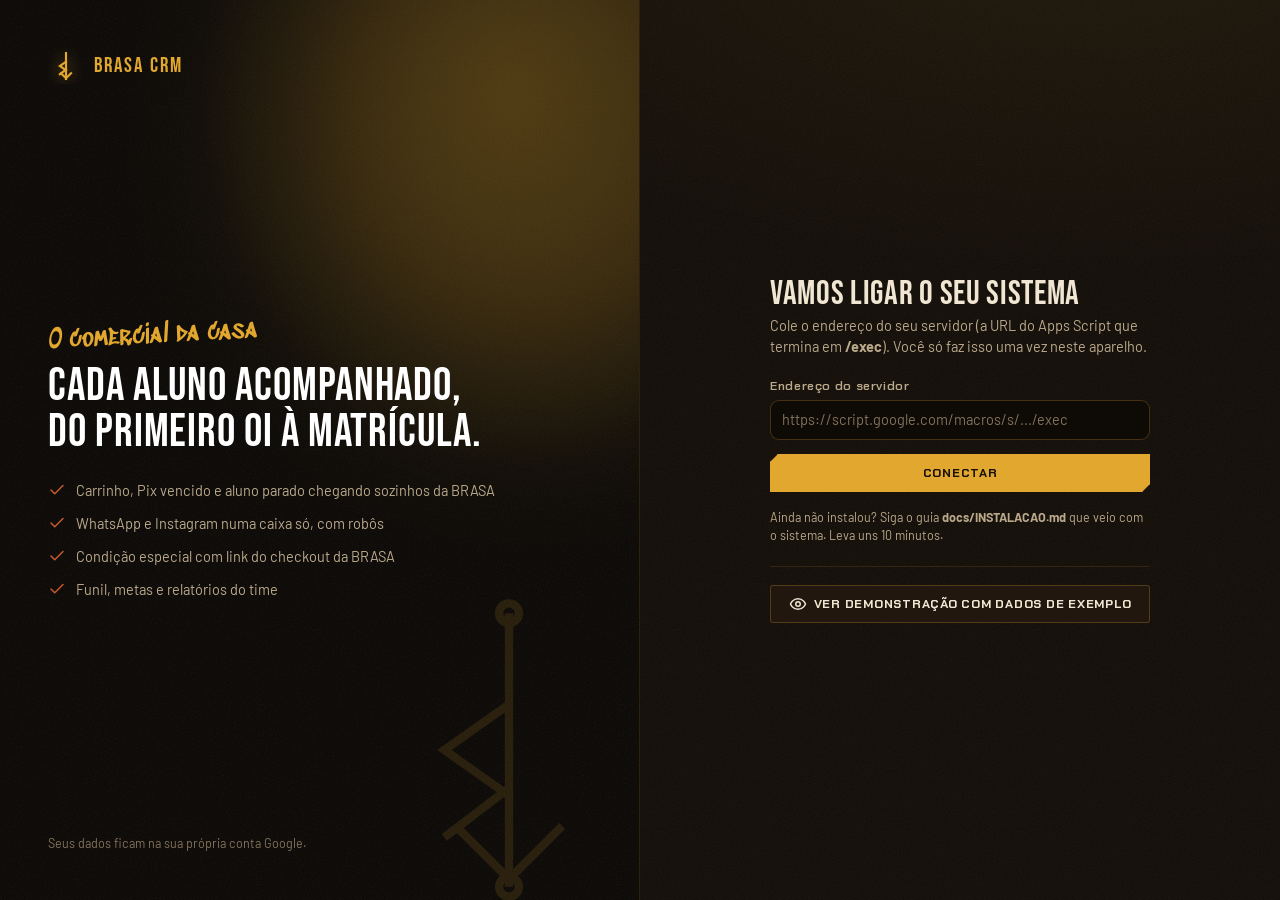
==== commit fe035f89: "BRASA CRM: o comercial passa a ser o CRM completo, com a identidade da BRASA - crm/: CRM completo (W" ====
--- a/comercial.html
+++ b/comercial.html
@@ -2,22 +2,14 @@
 <html lang="pt-BR">
 <head>
 <meta charset="utf-8">
-<meta name="viewport" content="width=device-width,initial-scale=1,viewport-fit=cover">
-<title>Área comercial</title>
-<meta name="claude:viewport-fit-sides" content="cover">
-<meta name="theme-color" content="#100b07">
+<meta name="viewport" content="width=device-width,initial-scale=1">
 <meta name="robots" content="noindex,nofollow">
-<link rel="preconnect" href="https://fonts.googleapis.com">
-<link rel="preconnect" href="https://fonts.gstatic.com" crossorigin>
-<link rel="stylesheet" href="https://fonts.googleapis.com/css2?family=Barlow:wght@400;500;600;700&family=Bebas+Neue&family=Chakra+Petch:wght@500;600;700&family=Noto+Sans+Runic&family=Sedgwick+Ave+Display&display=swap">
-<link rel="stylesheet" href="assets/css/brasa.css">
-<link rel="stylesheet" href="assets/css/comercial.css">
+<meta http-equiv="refresh" content="0; url=crm/">
+<title>BRASA CRM</title>
+<style>body{margin:0;min-height:100vh;display:grid;place-items:center;background:#100b07;color:#f0e6d2;font-family:Barlow,system-ui,sans-serif}a{color:#e2a72e}</style>
 </head>
 <body>
-<div id="app" class="com"></div>
-<script src="assets/js/config.js"></script>
-<script src="assets/js/core.js"></script>
-<script src="assets/js/comercial.js"></script>
-<script src="assets/js/comercial-lead.js"></script>
+<p>A área comercial agora é o <a href="crm/">BRASA CRM</a>.</p>
+<script>location.replace('crm/' + location.search);</script>
 </body>
 </html>
